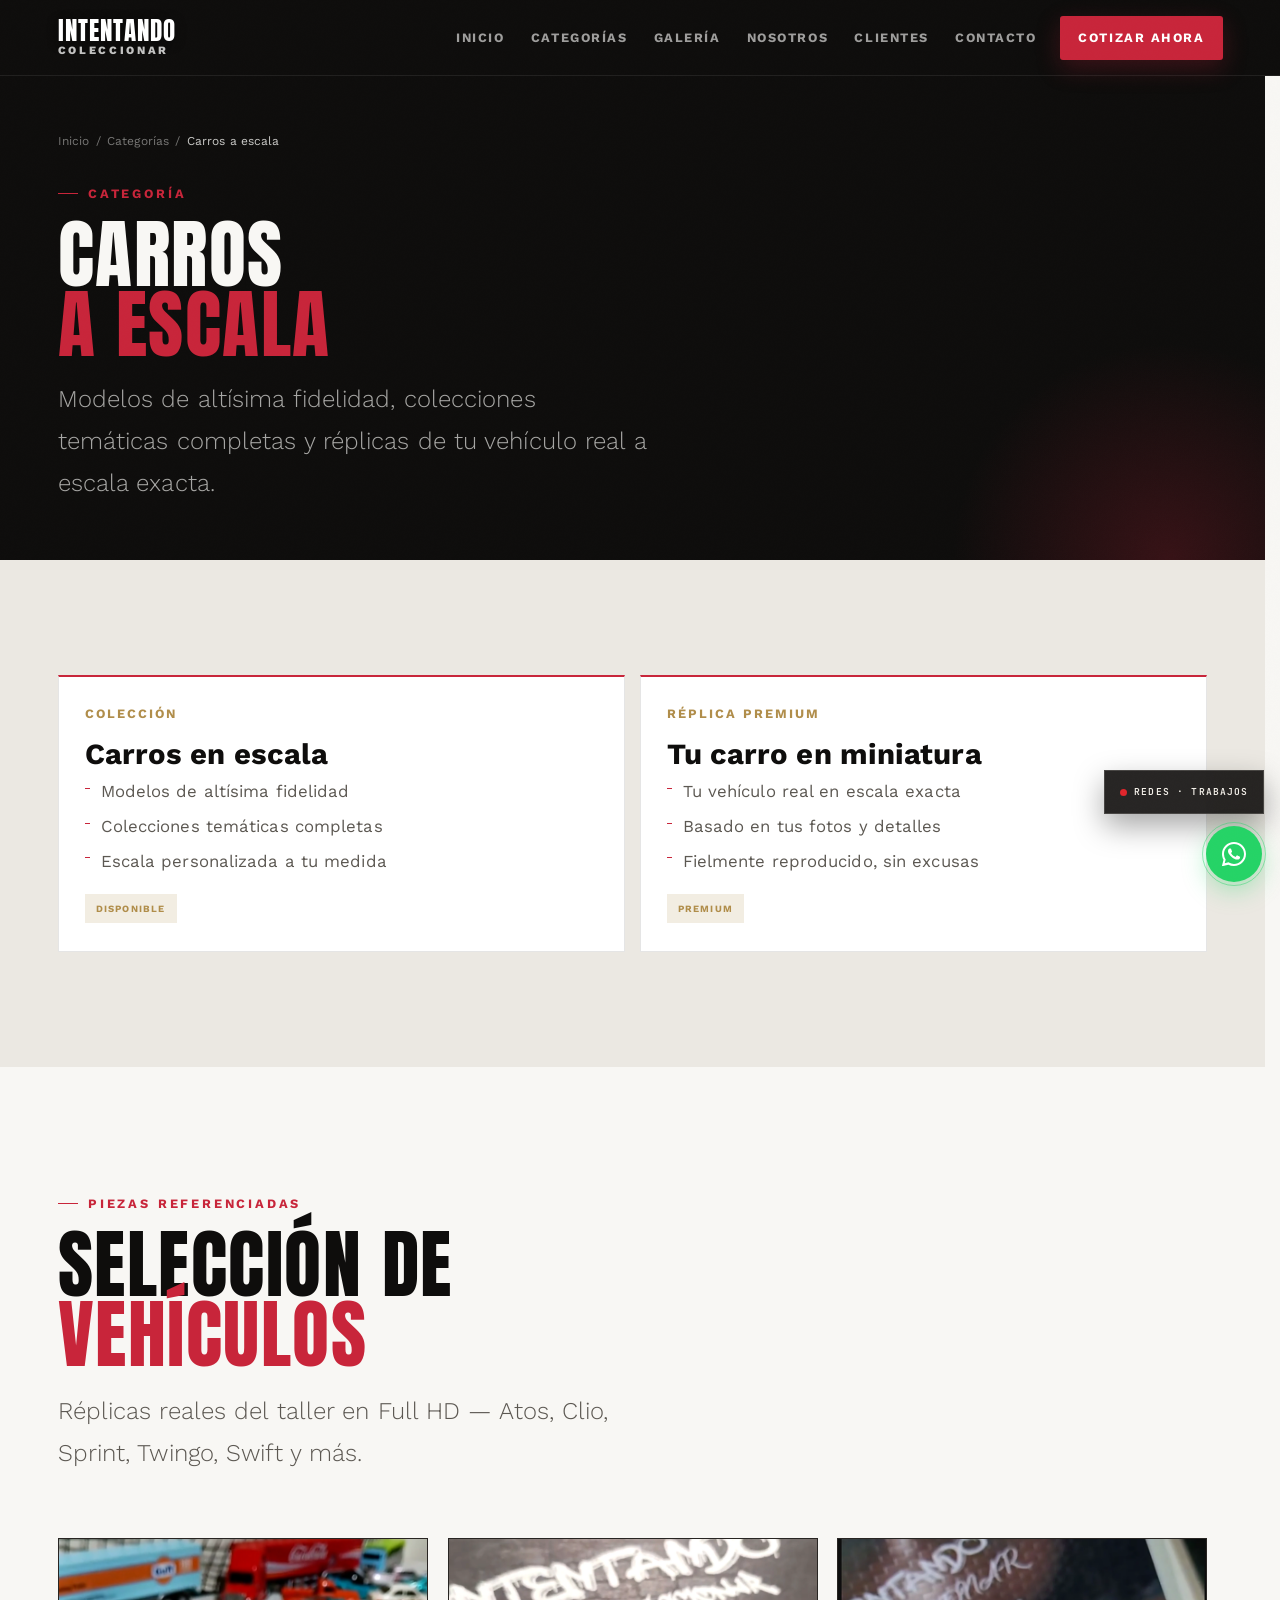
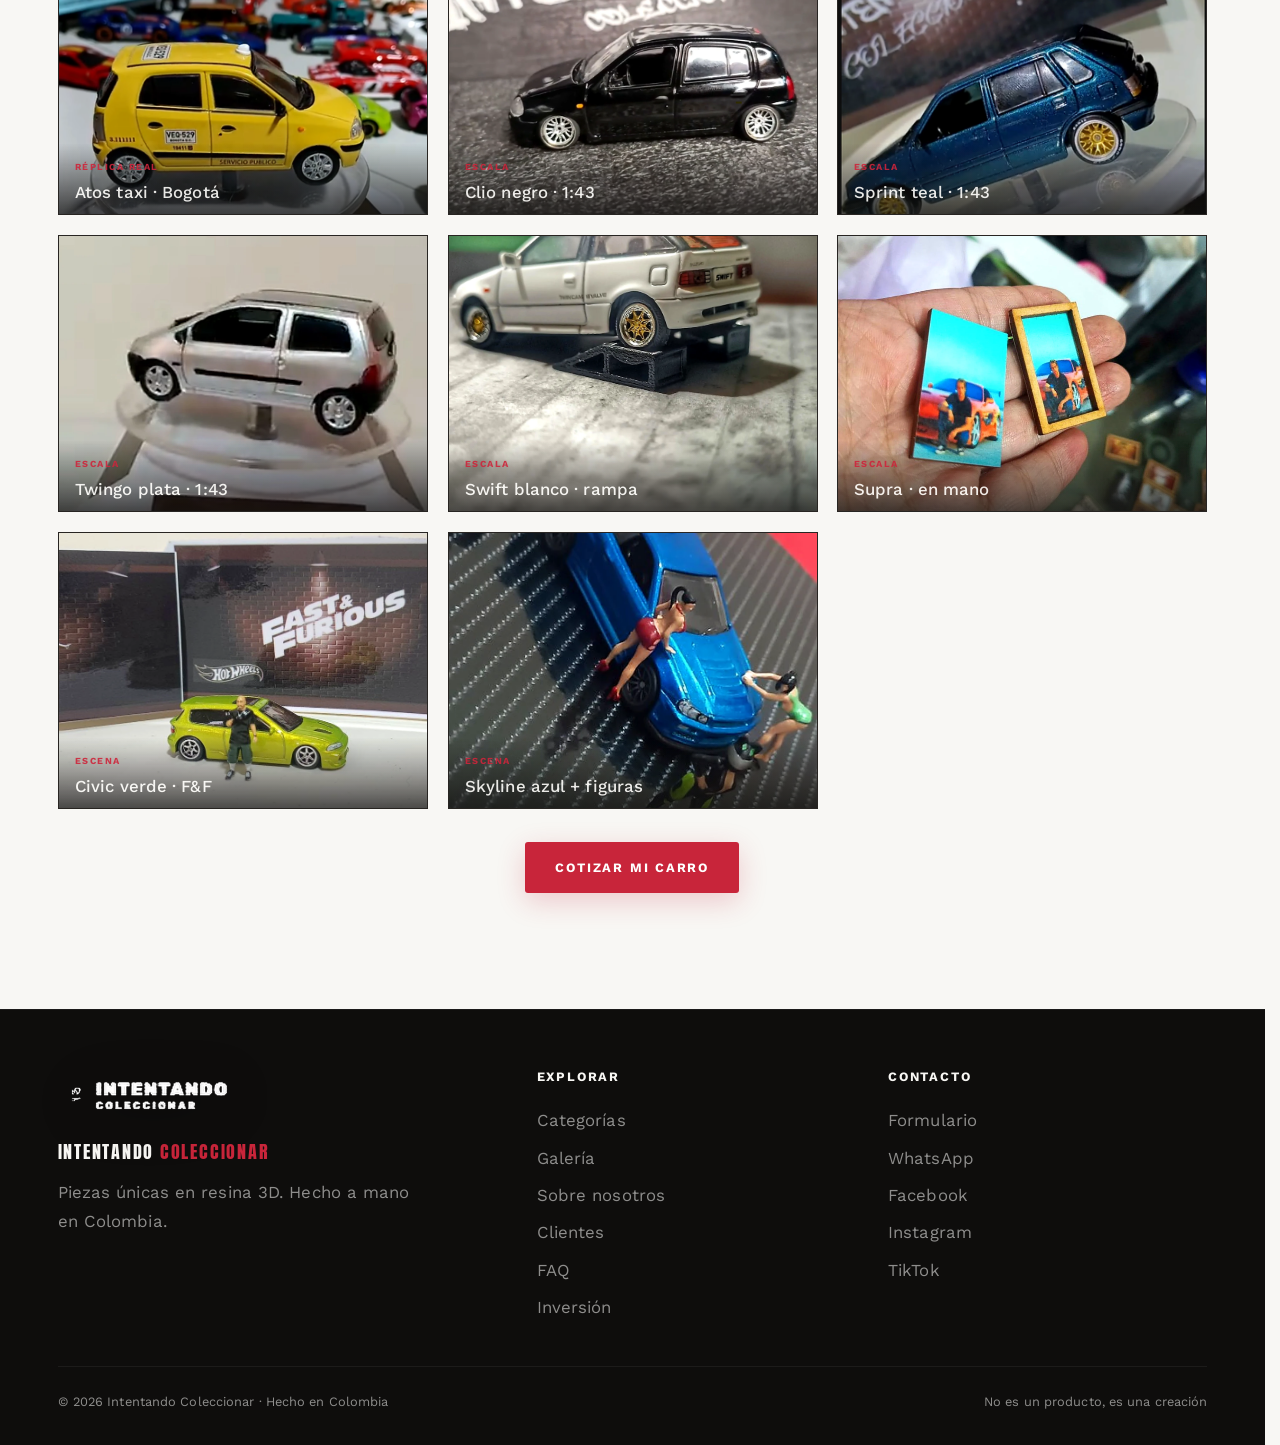
==== carros.html @ 770165a8 "Initial site: multipage Intentando Coleccionar with SEO, FAQ, pricing, and deploy config. Unifies br" ====
﻿<!DOCTYPE html>
<html lang="es">
<head>
  <script>document.documentElement.classList.add("is-booting");</script>
  <meta charset="UTF-8"/>
  <meta name="viewport" content="width=device-width, initial-scale=1.0"/>
  <meta name="description" content="Réplicas de tu vehículo real y carros a escala en resina 3D. Cotización gratuita."/>
  <meta name="theme-color" content="#0a0908"/>
  <link rel="canonical" href="https://intentandocoleccionar.com/carros.html"/>
  <meta property="og:type" content="website"/>
  <meta property="og:url" content="https://intentandocoleccionar.com/carros.html"/>
  <meta property="og:title" content="Carros a escala | Intentando Coleccionar"/>
  <meta property="og:description" content="Réplicas de tu vehículo real y carros a escala en resina 3D. Cotización gratuita."/>
  <meta property="og:image" content="https://intentandocoleccionar.com/assets/img/hero-tag-brick.webp"/>
  <meta property="og:locale" content="es_CO"/>
  <meta property="og:site_name" content="Intentando Coleccionar"/>
  <meta name="twitter:card" content="summary_large_image"/>
  <meta name="twitter:title" content="Carros a escala | Intentando Coleccionar"/>
  <meta name="twitter:description" content="Réplicas de tu vehículo real y carros a escala en resina 3D. Cotización gratuita."/>
  <meta name="twitter:image" content="https://intentandocoleccionar.com/assets/img/hero-tag-brick.webp"/>
  <title>Carros a escala | Intentando Coleccionar</title>
  <link rel="preconnect" href="https://fonts.googleapis.com"/>
  <link rel="preconnect" href="https://fonts.gstatic.com" crossorigin/>
  <link href="https://fonts.googleapis.com/css2?family=Anton&family=JetBrains+Mono:wght@400;500;600&family=Permanent+Marker&family=Work+Sans:ital,wght@0,300;0,400;0,500;0,600;1,400&display=swap" rel="stylesheet"/>
  <link rel="icon" href="assets/logo/svg/favicon.svg" type="image/svg+xml"/>
  <link rel="icon" href="assets/logo/png/favicon-32.png" sizes="32x32" type="image/png"/>
  <link rel="apple-touch-icon" href="assets/logo/png/favicon-180.png"/>
  <link rel="stylesheet" href="css/main.css"/>
<link rel="stylesheet" href="css/premium.css"/>
<link rel="stylesheet" href="css/motion.css?v=4"/>
<link rel="stylesheet" href="css/site-extras.css"/>
  <script type="application/ld+json">
  {
    "@context": "https://schema.org",
    "@type": "LocalBusiness",
    "name": "Intentando Coleccionar",
    "description": "Miniaturas en resina 3D, réplicas personalizadas y escenas cinematográficas hechas a mano en Colombia.",
    "url": "https://intentandocoleccionar.com/",
    "image": "https://intentandocoleccionar.com/assets/img/hero-tag-brick.webp",
    "telephone": "+573115152006",
    "address": {
      "@type": "PostalAddress",
      "addressCountry": "CO"
    },
    "areaServed": "CO",
    "sameAs": [
      "https://www.instagram.com/intentando_coleccionar/",
      "https://www.tiktok.com/@intentandocoleccionar",
      "https://www.facebook.com/intentando.coleccionar",
      "https://wa.me/573115152006"
    ]
  }
  </script>
</head>
<body>
  <a class="skip-link" href="#contenido">Saltar al contenido</a>
  <header class="site-header site-header--solid" data-header>
    <div class="nav-inner" data-nav>
      <a href="index.html" class="brand" aria-label="Intentando Coleccionar — Inicio">
        <span class="brand__lockup">
          <span class="brand__name">Intentando</span>
          <span class="brand__tag">Coleccionar</span>
        </span>
      </a>
      <nav class="nav-desktop" aria-label="Navegación principal">
        <a href="index.html">Inicio</a>
        <a href="categorias.html">Categorías</a>
        <a href="galeria.html">Galería</a>
        <a href="sobre-nosotros.html">Nosotros</a>
        <a href="testimonios.html">Clientes</a>
        <a href="contacto.html">Contacto</a>
        <a class="nav-cta" href="https://wa.me/573115152006?text=Hola%2C%20quiero%20cotizar%20una%20figura%20personalizada" target="_blank" rel="noopener noreferrer">Cotizar ahora</a>
      </nav>
      <button class="nav-toggle" type="button" data-nav-toggle aria-controls="nav-mobile" aria-expanded="false" aria-label="Abrir menú"><span></span><span></span><span></span></button>
    </div>
  </header>
  <div class="nav-mobile" id="nav-mobile" data-nav-mobile data-nav role="dialog" aria-modal="true" aria-label="Menú de navegación">
    <a href="index.html">Inicio</a>
    <a href="categorias.html">Categorías</a>
    <a href="galeria.html">Galería</a>
    <a href="sobre-nosotros.html">Nosotros</a>
    <a href="testimonios.html">Clientes</a>
    <a href="contacto.html">Contacto</a>
    <div class="nav-mobile__quick">
      <a href="carros.html">Carros a escala</a>
      <a href="escenas.html">Rápido y Furioso</a>
      <a href="dioramas.html">Dioramas</a>
    </div>
    <a class="nav-cta-mobile" href="https://wa.me/573115152006?text=Hola%2C%20quiero%20cotizar%20una%20figura%20personalizada" target="_blank" rel="noopener noreferrer">Cotizar mi pieza ↗</a>
  </div>

  <main id="contenido">
    <header class="page-hero">
      <div class="container reveal">
        <nav class="breadcrumb" aria-label="Miga de pan">
          <a href="index.html">Inicio</a><span aria-hidden="true">/</span>
          <a href="categorias.html">Categorías</a><span aria-hidden="true">/</span>
          <span aria-current="page">Carros a escala</span>
        </nav>
        <p class="eyebrow">Categoría</p>
        <h1 class="display">Carros<br/><em>a escala</em></h1>
        <p class="lead">Modelos de altísima fidelidad, colecciones temáticas completas y réplicas de tu vehículo real a escala exacta.</p>
      </div>
    </header>

    <section class="section section--stone">
      <div class="container">
        <div class="svc-grid stagger">
          <article class="svc-card">
            <p class="svc-card__lbl">Colección</p>
            <h2>Carros en escala</h2>
            <ul>
              <li>Modelos de altísima fidelidad</li>
              <li>Colecciones temáticas completas</li>
              <li>Escala personalizada a tu medida</li>
            </ul>
            <span class="svc-badge">Disponible</span>
          </article>
          <article class="svc-card">
            <p class="svc-card__lbl">Réplica Premium</p>
            <h2>Tu carro en miniatura</h2>
            <ul>
              <li>Tu vehículo real en escala exacta</li>
              <li>Basado en tus fotos y detalles</li>
              <li>Fielmente reproducido, sin excusas</li>
            </ul>
            <span class="svc-badge">Premium</span>
          </article>
        </div>
      </div>
    </section>

    <section class="section" aria-labelledby="carros-gal">
      <div class="container">
        <div class="section-head reveal">
          <p class="eyebrow">Piezas referenciadas</p>
          <h2 id="carros-gal" class="display">Selección de<br/><em>vehículos</em></h2>
          <p class="lead">Réplicas reales del taller en Full HD — Atos, Clio, Sprint, Twingo, Swift y más.</p>
        </div>
        <div class="gal-grid stagger">
          <article class="gal-item" tabindex="0" data-gal-item data-cat="carro" data-cap="Atos taxi Bogotá · Réplica a escala" data-alt="Réplica Atos taxi Bogotá a escala" data-file="atos-taxi-bogota.webp" data-src="assets/trabajos/atos-taxi-bogota.webp">
            <img src="assets/trabajos/atos-taxi-bogota.webp" alt="Réplica Atos taxi Bogotá a escala" width="1590" height="1401" loading="lazy" decoding="async" srcset="assets/trabajos/atos-taxi-bogota.webp 1x, assets/trabajos/hd/atos-taxi.webp 2x" sizes="(max-width: 768px) 100vw, 50vw">
            <div class="gal-item__meta"><div class="gal-item__cat">Réplica real</div><div class="gal-item__cap">Atos taxi · Bogotá</div></div>
          </article>
          <article class="gal-item" tabindex="0" data-gal-item data-cat="carro" data-cap="Renault Clio negro · Escala 1:43" data-alt="Renault Clio negro a escala 1:43" data-file="clio-negro-escala.webp" data-src="assets/trabajos/clio-negro-escala.webp">
            <img src="assets/trabajos/clio-negro-escala.webp" alt="Renault Clio negro a escala 1:43" width="1920" height="1454" loading="lazy" decoding="async" srcset="assets/trabajos/clio-negro-escala.webp 1x, assets/trabajos/hd/renault-clio-escala.webp 2x" sizes="(max-width: 768px) 100vw, 50vw">
            <div class="gal-item__meta"><div class="gal-item__cat">Escala</div><div class="gal-item__cap">Clio negro · 1:43</div></div>
          </article>
          <article class="gal-item" tabindex="0" data-gal-item data-cat="carro" data-cap="Chevrolet Sprint teal · Escala 1:43" data-alt="Chevrolet Sprint teal a escala 1:43" data-file="chevrolet-sprint-teal.webp" data-src="assets/trabajos/chevrolet-sprint-teal.webp">
            <img src="assets/trabajos/chevrolet-sprint-teal.webp" alt="Chevrolet Sprint teal a escala 1:43" width="1626" height="1401" loading="lazy" decoding="async" srcset="assets/trabajos/chevrolet-sprint-teal.webp 1x, assets/trabajos/hd/chevrolet-sprint-escala.webp 2x" sizes="(max-width: 768px) 100vw, 50vw">
            <div class="gal-item__meta"><div class="gal-item__cat">Escala</div><div class="gal-item__cap">Sprint teal · 1:43</div></div>
          </article>
          <article class="gal-item" tabindex="0" data-gal-item data-cat="carro" data-cap="Twingo plata · Escala 1:43" data-alt="Renault Twingo plata a escala 1:43" data-file="twingo-plata.webp" data-src="assets/trabajos/twingo-plata.webp">
            <img src="assets/trabajos/twingo-plata.webp" alt="Renault Twingo plata a escala 1:43" width="1164" height="894" loading="lazy" decoding="async" srcset="assets/trabajos/twingo-plata.webp 1x, assets/trabajos/hd/carro-twingo-escala.webp 2x" sizes="(max-width: 768px) 100vw, 50vw">
            <div class="gal-item__meta"><div class="gal-item__cat">Escala</div><div class="gal-item__cap">Twingo plata · 1:43</div></div>
          </article>
          <article class="gal-item" tabindex="0" data-gal-item data-cat="carro" data-cap="Swift blanco · Escena en rampa" data-alt="Swift blanco a escala sobre rampa" data-file="swift-blanco-rampa.webp" data-src="assets/trabajos/swift-blanco-rampa.webp">
            <img src="assets/trabajos/swift-blanco-rampa.webp" alt="Swift blanco a escala sobre rampa" width="1920" height="1920" loading="lazy" decoding="async" srcset="assets/trabajos/swift-blanco-rampa.webp 1x, assets/trabajos/hd/carro-swift.webp 2x" sizes="(max-width: 768px) 100vw, 50vw">
            <div class="gal-item__meta"><div class="gal-item__cat">Escala</div><div class="gal-item__cap">Swift blanco · rampa</div></div>
          </article>
          <article class="gal-item" tabindex="0" data-gal-item data-cat="carro" data-cap="Miniaturas Supra en mano" data-alt="Miniaturas estilo Rápido y Furioso en la mano" data-file="paul-walker-supra-mano.webp" data-src="assets/trabajos/paul-walker-supra-mano.webp">
            <img src="assets/trabajos/paul-walker-supra-mano.webp" alt="Miniaturas estilo Rápido y Furioso en la mano" width="1440" height="1920" loading="lazy" decoding="async"/>
            <div class="gal-item__meta"><div class="gal-item__cat">Escala</div><div class="gal-item__cap">Supra · en mano</div></div>
          </article>
          <article class="gal-item" tabindex="0" data-gal-item data-cat="carro" data-cap="Civic verde estilo Rápido y Furioso" data-alt="Civic verde a escala con figura" data-file="civic-verde-ff.webp" data-src="assets/trabajos/civic-verde-ff.webp">
            <img src="assets/trabajos/civic-verde-ff.webp" alt="Civic verde a escala con figura" width="1920" height="1226" loading="lazy" decoding="async"/>
            <div class="gal-item__meta"><div class="gal-item__cat">Escena</div><div class="gal-item__cap">Civic verde · F&amp;F</div></div>
          </article>
          <article class="gal-item" tabindex="0" data-gal-item data-cat="carro" data-cap="Skyline azul + figuras" data-alt="Nissan Skyline azul a escala con figuras" data-file="skyline-azul-figuras.webp" data-src="assets/trabajos/skyline-azul-figuras.webp">
            <img src="assets/trabajos/skyline-azul-figuras.webp" alt="Nissan Skyline azul a escala con figuras" width="841" height="1920" loading="lazy" decoding="async"/>
            <div class="gal-item__meta"><div class="gal-item__cat">Escena</div><div class="gal-item__cap">Skyline azul + figuras</div></div>
          </article>
        </div>
        <div class="text-center mt-4 reveal">
          <a class="btn btn--primary" href="https://wa.me/573115152006?text=Hola%2C%20quiero%20cotizar%20una%20figura%20personalizada" target="_blank" rel="noopener noreferrer">Cotizar mi carro</a>
        </div>
      </div>
    </section>
  </main>

  <div class="lightbox" data-lightbox aria-hidden="true" role="dialog" aria-modal="true" aria-label="Imagen ampliada">
    <button class="lightbox__close" type="button" data-lb-close aria-label="Cerrar">×</button>
    <button class="lightbox__nav lightbox__nav--prev" type="button" data-lb-prev aria-label="Anterior">‹</button>
    <img data-lb-img src="" alt="" width="1200" height="800" hidden/>
    <div class="img-ph" data-lb-ph hidden style="max-width:min(92vw,40rem);aspect-ratio:16/10"></div>
    <button class="lightbox__nav lightbox__nav--next" type="button" data-lb-next aria-label="Siguiente">›</button>
    <p class="lightbox__cap" data-lb-cap></p>
  </div>

  <footer class="site-footer">
    <div class="container">
      <div class="footer-grid">
        <div>
          <img class="footer-brand-logo" src="assets/img/logo-lettering-only.png" alt="" width="220" height="120" decoding="async"/>
          <div class="footer-brand">Intentando<span>&nbsp;Coleccionar</span></div>
          <p>Piezas únicas en resina 3D. Hecho a mano en Colombia.</p>
        </div>
        <div class="footer-col">
          <h4>Explorar</h4>
          <a href="categorias.html">Categorías</a>
          <a href="galeria.html">Galería</a>
          <a href="sobre-nosotros.html">Sobre nosotros</a>
          <a href="testimonios.html">Clientes</a>
          <a href="sobre-nosotros.html#faq">FAQ</a>
          <a href="sobre-nosotros.html#inversion">Inversión</a>
        </div>
        <div class="footer-col">
          <h4>Contacto</h4>
          <a href="contacto.html">Formulario</a>
          <a href="https://wa.me/573115152006" target="_blank" rel="noopener noreferrer">WhatsApp</a>
          <a href="https://www.facebook.com/intentando.coleccionar" target="_blank" rel="noopener noreferrer">Facebook</a>
          <a href="https://www.instagram.com/intentando_coleccionar/" target="_blank" rel="noopener noreferrer">Instagram</a>
          <a href="https://www.tiktok.com/@intentandocoleccionar" target="_blank" rel="noopener noreferrer">TikTok</a>
        </div>
      </div>
      <div class="footer-bottom">
        <p>© 2026 Intentando Coleccionar · Hecho en Colombia</p>
        <p>No es un producto, es una creación</p>
      </div>
    </div>
  </footer>
  <a class="float-wa" href="https://wa.me/573115152006?text=Hola%2C%20quiero%20cotizar%20una%20figura%20personalizada" target="_blank" rel="noopener noreferrer" aria-label="Contáctanos por WhatsApp"><svg viewBox="0 0 24 24" fill="currentColor" aria-hidden="true"><path d="M17.472 14.382c-.297-.149-1.758-.867-2.03-.967-.273-.099-.471-.148-.67.15-.197.297-.767.966-.94 1.164-.173.199-.347.223-.644.075-.297-.15-1.255-.463-2.39-1.475-.883-.788-1.48-1.761-1.653-2.059-.173-.297-.018-.458.13-.606.134-.133.298-.347.446-.52.149-.174.198-.298.298-.497.099-.198.05-.371-.025-.52-.075-.149-.669-1.612-.916-2.207-.242-.579-.487-.5-.669-.51-.173-.008-.371-.01-.57-.01-.198 0-.52.074-.792.372-.272.297-1.04 1.016-1.04 2.479 0 1.462 1.065 2.875 1.213 3.074.149.198 2.096 3.2 5.077 4.487.709.306 1.262.489 1.694.625.712.227 1.36.195 1.871.118.571-.085 1.758-.719 2.006-1.413.248-.694.248-1.289.173-1.413-.074-.124-.272-.198-.57-.347z"/><path d="M12 0C5.373 0 0 5.373 0 12c0 2.125.557 4.116 1.528 5.837L.057 23.494a.5.5 0 0 0 .614.614l5.652-1.471A11.942 11.942 0 0 0 12 24c6.627 0 12-5.373 12-12S18.627 0 12 0zm0 22a9.956 9.956 0 0 1-5.13-1.417l-.37-.22-3.797.988.999-3.806-.233-.381A9.944 9.944 0 0 1 2 12C2 6.477 6.477 2 12 2s10 4.477 10 10-4.477 10-10 10z"/></svg></a>


  <script src="js/site-config.js" defer></script>
  <script src="js/main.js?v=5" defer></script>
  <script src="js/experience.js?v=5" defer></script>
</body>
</html>
---- css/main.css ----
/* ================================================================
   Intentando Coleccionar — Design System
   Dirección: Atelier de colección (artesanal + cine automotriz)
   Mobile-first · Custom properties · Grid/Flex · Scroll reveal
   ================================================================ */

:root {
  /* Surfaces — atelier premium */
  --ink: #0e0d0c;
  --ink-soft: #1a1816;
  --graphite: #2b2825;
  --paper: #f8f7f4;
  --paper-elevated: #ffffff;
  --stone: #ebe8e2;
  --muted: #5c5852; /* WCAG AA on paper */
  --subtle: #7a756e;

  /* Brand */
  --red: #c8253a;
  --red-deep: #9e1d2e;
  --red-soft: rgba(200, 37, 58, 0.12);
  --brass: #b08d4a;
  --brass-soft: rgba(176, 141, 74, 0.16);
  --glow: rgba(200, 37, 58, 0.28);

  /* Semantic */
  --wa: #25d366;
  --focus: #c8253a;
  --border: rgba(14, 13, 12, 0.1);
  --border-strong: rgba(14, 13, 12, 0.2);

  /* Type */
  --display: "Anton", Impact, sans-serif;
  --heading: "Work Sans", system-ui, sans-serif;
  --body: "Work Sans", system-ui, sans-serif;
  --brand: "Permanent Marker", "Anton", Impact, sans-serif;
  --font-mono: "JetBrains Mono", ui-monospace, monospace;

  /* Fluid type scale (aumentada ~18%) */
  --fs-xs: clamp(0.72rem, 0.68rem + 0.25vw, 0.8rem);
  --fs-sm: clamp(0.95rem, 0.9rem + 0.3vw, 1.05rem);
  --fs-base: clamp(1.1rem, 1.02rem + 0.35vw, 1.22rem);
  --fs-md: clamp(1.28rem, 1.15rem + 0.55vw, 1.5rem);
  --fs-lg: clamp(1.85rem, 1.45rem + 1.4vw, 2.75rem);
  --fs-xl: clamp(2.85rem, 1.85rem + 3.6vw, 5.1rem);
  --fs-hero: clamp(3.2rem, 2rem + 5vw, 7rem);

  /* Layout */
  --nav-h: 4.75rem;
  --pad-x: clamp(1.35rem, 4.5vw, 4rem);
  --max: 74rem;
  --radius: 3px;
  --ease: cubic-bezier(0.22, 1, 0.36, 1);
  --ease-out: cubic-bezier(0.16, 1, 0.3, 1);
  --shadow-sm: 0 2px 8px rgba(14, 13, 12, 0.06);
  --shadow-md: 0 18px 50px rgba(14, 13, 12, 0.12);
  --shadow-glow: 0 16px 48px var(--glow);
  --glass: rgba(14, 13, 12, 0.72);
  --glass-border: rgba(247, 247, 245, 0.1);
}

/* Reduced motion */
@media (prefers-reduced-motion: reduce) {
  *,
  *::before,
  *::after {
    animation-duration: 0.01ms !important;
    animation-iteration-count: 1 !important;
    transition-duration: 0.01ms !important;
    scroll-behavior: auto !important;
  }
}

*,
*::before,
*::after {
  box-sizing: border-box;
  margin: 0;
  padding: 0;
}

html {
  scroll-behavior: smooth;
  -webkit-text-size-adjust: 100%;
}

body {
  font-family: var(--body);
  font-size: var(--fs-base);
  font-weight: 400;
  line-height: 1.65;
  color: var(--ink);
  background: var(--paper);
  -webkit-font-smoothing: antialiased;
  overflow-x: hidden;
}

body.nav-open {
  overflow: hidden;
}

img {
  display: block;
  max-width: 100%;
  height: auto;
}

a {
  color: inherit;
  text-decoration: none;
}

ul {
  list-style: none;
}

button {
  font: inherit;
  cursor: pointer;
  border: none;
  background: none;
  color: inherit;
}

:focus-visible {
  outline: 2px solid var(--focus);
  outline-offset: 3px;
}

::selection {
  background: var(--red);
  color: #fff;
}

.skip-link {
  position: absolute;
  left: var(--pad-x);
  top: -100%;
  z-index: 9999;
  background: var(--red);
  color: #fff;
  padding: 0.75rem 1.25rem;
  font-family: var(--heading);
  font-size: var(--fs-xs);
  font-weight: 700;
  letter-spacing: 0.08em;
  text-transform: uppercase;
}

.skip-link:focus {
  top: 0.75rem;
}

.container {
  width: min(100% - 2 * var(--pad-x), var(--max));
  margin-inline: auto;
}

.section {
  padding-block: clamp(4rem, 8vw, 7.5rem);
}

.section--ink {
  background: var(--ink);
  color: var(--paper);
}

.section--stone {
  background: var(--stone);
}

.section--elevated {
  background: var(--paper-elevated);
}

/* Typographic utilities */
.eyebrow {
  display: inline-flex;
  align-items: center;
  gap: 0.65rem;
  font-family: var(--heading);
  font-size: var(--fs-xs);
  font-weight: 700;
  letter-spacing: 0.22em;
  text-transform: uppercase;
  color: var(--red);
}

.eyebrow::before {
  content: "";
  width: 1.25rem;
  height: 1px;
  background: currentColor;
  flex-shrink: 0;
}

.display {
  font-family: var(--display);
  font-size: var(--fs-xl);
  font-weight: 400;
  line-height: 0.92;
  letter-spacing: 0.02em;
  text-transform: uppercase;
}

.display em {
  font-style: normal;
  color: var(--red);
}

.lead {
  font-size: var(--fs-md);
  font-weight: 300;
  color: var(--muted);
  line-height: 1.75;
  max-width: 36rem;
}

.section-head {
  margin-bottom: clamp(2.5rem, 5vw, 4rem);
  max-width: 40rem;
}

.section-head--center {
  text-align: center;
  margin-inline: auto;
  display: flex;
  flex-direction: column;
  align-items: center;
}

.section-head--center .lead {
  margin-inline: auto;
}

.section-head .display {
  margin-top: 1rem;
}

.section-head .lead {
  margin-top: 1.25rem;
}

/* Buttons */
.btn {
  display: inline-flex;
  align-items: center;
  justify-content: center;
  gap: 0.65rem;
  min-height: 2.875rem;
  padding: 0.85rem 1.75rem;
  font-family: var(--heading);
  font-size: var(--fs-xs);
  font-weight: 700;
  letter-spacing: 0.14em;
  text-transform: uppercase;
  border-radius: var(--radius);
  transition:
    transform 0.35s var(--ease),
    background 0.25s,
    color 0.25s,
    border-color 0.25s,
    box-shadow 0.35s var(--ease);
}

.btn:hover {
  transform: translateY(-2px);
}

.btn:active {
  transform: translateY(0);
}

.btn--primary {
  background: var(--red);
  color: #fff;
}

.btn--primary:hover {
  background: var(--red-deep);
  box-shadow: 0 10px 28px rgba(200, 37, 58, 0.28);
}

.btn--ghost {
  border: 1px solid var(--border-strong);
  background: transparent;
  color: var(--ink);
}

.btn--ghost:hover {
  border-color: var(--ink);
}

.btn--ghost-light {
  border: 1px solid rgba(247, 247, 245, 0.28);
  color: var(--paper);
}

.btn--ghost-light:hover {
  border-color: rgba(247, 247, 245, 0.7);
  background: rgba(247, 247, 245, 0.06);
}

.btn--wa {
  background: var(--wa);
  color: #fff;
}

.btn--wa:hover {
  background: #1ebe5a;
  box-shadow: 0 10px 28px rgba(37, 211, 102, 0.3);
}

.btn--full {
  width: 100%;
}

/* ===== NAV ===== */
.site-header {
  position: fixed;
  inset: 0 0 auto;
  z-index: 1000;
  height: var(--nav-h);
  display: flex;
  align-items: center;
  transition:
    background 0.4s var(--ease),
    border-color 0.4s,
    backdrop-filter 0.4s;
  border-bottom: 1px solid transparent;
}

.site-header.is-stuck {
  background: var(--glass);
  backdrop-filter: blur(22px) saturate(1.35);
  -webkit-backdrop-filter: blur(22px) saturate(1.35);
  border-bottom-color: var(--glass-border);
  box-shadow: 0 10px 40px rgba(0, 0, 0, 0.28);
}

.site-header--light:not(.is-stuck) {
  background: transparent;
}

.site-header--solid {
  background: var(--ink);
  border-bottom-color: rgba(247, 247, 245, 0.08);
}

.nav-inner {
  width: min(100% - 2 * var(--pad-x), var(--max));
  margin-inline: auto;
  display: flex;
  align-items: center;
  justify-content: space-between;
  gap: 1rem;
}

.brand {
  display: inline-flex;
  align-items: center;
  gap: 0.7rem;
  color: var(--paper);
  flex-shrink: 0;
  z-index: 1001;
  max-width: min(72vw, 22rem);
  transition: transform 0.4s var(--ease), filter 0.35s ease;
}

.brand:hover {
  transform: translateY(-1px);
  filter: brightness(1.08);
}

.brand__mark-wrap {
  position: relative;
  display: grid;
  place-items: center;
  width: clamp(2.75rem, 8vw, 3.4rem);
  height: clamp(2.75rem, 8vw, 3.4rem);
  flex-shrink: 0;
  border-radius: 0.65rem;
  overflow: hidden;
  background:
    radial-gradient(circle at 30% 30%, rgba(200, 37, 58, 0.35), transparent 55%),
    linear-gradient(145deg, #2a2724, #121110);
  border: 1px solid rgba(247, 247, 245, 0.14);
  box-shadow:
    0 0 0 1px rgba(200, 37, 58, 0.15),
    0 8px 22px rgba(0, 0, 0, 0.35);
}

.brand__mark-wrap::after {
  content: "";
  position: absolute;
  inset: 0;
  background: linear-gradient(120deg, transparent 30%, rgba(255, 255, 255, 0.2), transparent 70%);
  transform: translateX(-120%);
  transition: transform 0.8s var(--ease);
}

.brand:hover .brand__mark-wrap::after {
  transform: translateX(120%);
}

.brand__mark {
  width: 90%;
  height: 90%;
  object-fit: contain;
  object-position: center;
  display: block;
  filter: drop-shadow(0 2px 4px rgba(0, 0, 0, 0.4));
  transition: transform 0.5s var(--ease);
}

.brand:hover .brand__mark {
  transform: rotate(-3deg) scale(1.06);
}

.brand__lockup {
  display: flex;
  flex-direction: column;
  gap: 0.05rem;
  min-width: 0;
  line-height: 1;
}

.brand__name,
.brand__tag {
  font-family: var(--brand);
  text-transform: uppercase;
  white-space: nowrap;
}

.brand__name {
  font-size: clamp(1.05rem, 2.6vw, 1.35rem);
  letter-spacing: 0.04em;
  color: var(--paper);
  text-shadow: 0 2px 12px rgba(0, 0, 0, 0.35);
}

.brand__tag {
  font-size: clamp(0.62rem, 1.6vw, 0.78rem);
  letter-spacing: 0.18em;
  color: var(--red);
  opacity: 0.95;
}

.brand__mark-wrap,
.brand__mark,
.brand__logo,
.brand__icon,
.brand__dot {
  display: none !important;
}

.brand__lockup {
  display: flex;
  flex-direction: column;
  gap: 0.08rem;
  min-width: 0;
  line-height: 1;
}

.brand__name {
  font-family: var(--display), Impact, sans-serif;
  font-size: clamp(1.2rem, 2.8vw, 1.55rem);
  letter-spacing: 0.04em;
  text-transform: uppercase;
  color: #fff;
  text-shadow: 0 2px 12px rgba(0, 0, 0, 0.35);
}

.brand__tag {
  font-family: var(--heading), system-ui, sans-serif;
  font-weight: 800;
  font-size: clamp(0.58rem, 1.5vw, 0.7rem);
  letter-spacing: 0.24em;
  text-transform: uppercase;
  color: rgba(247, 247, 245, 0.82);
}

.nav-desktop {
  display: none;
  align-items: center;
  gap: 0.25rem;
}

.nav-desktop a {
  font-family: var(--heading);
  font-size: var(--fs-xs);
  font-weight: 700;
  letter-spacing: 0.12em;
  text-transform: uppercase;
  color: rgba(247, 247, 245, 0.62);
  padding: 0.55rem 0.7rem;
  transition: color 0.25s;
  position: relative;
}

.nav-desktop a:hover,
.nav-desktop a[aria-current="page"] {
  color: var(--paper);
}

.nav-desktop a[aria-current="page"]::after {
  content: "";
  position: absolute;
  left: 0.7rem;
  right: 0.7rem;
  bottom: 0.2rem;
  height: 1px;
  background: var(--red);
}

.nav-cta {
  margin-left: 0.5rem !important;
  background: var(--red) !important;
  color: #fff !important;
  padding: 0.65rem 1.15rem !important;
  border-radius: var(--radius);
}

.nav-cta:hover {
  background: var(--red-deep) !important;
}

.nav-cta::after {
  display: none !important;
}

.nav-toggle {
  width: 2.75rem;
  height: 2.75rem;
  display: inline-flex;
  flex-direction: column;
  align-items: center;
  justify-content: center;
  gap: 5px;
  z-index: 1001;
  color: var(--paper);
}

.nav-toggle span {
  display: block;
  width: 1.35rem;
  height: 1.5px;
  background: currentColor;
  transition:
    transform 0.35s var(--ease),
    opacity 0.25s;
}

.nav-toggle[aria-expanded="true"] span:nth-child(1) {
  transform: translateY(6.5px) rotate(45deg);
}

.nav-toggle[aria-expanded="true"] span:nth-child(2) {
  opacity: 0;
  transform: scaleX(0);
}

.nav-toggle[aria-expanded="true"] span:nth-child(3) {
  transform: translateY(-6.5px) rotate(-45deg);
}

.nav-mobile {
  position: fixed;
  inset: 0;
  z-index: 1000;
  background: rgba(18, 17, 16, 0.98);
  display: flex;
  flex-direction: column;
  justify-content: center;
  padding: var(--pad-x);
  transform: translateX(100%);
  visibility: hidden;
  transition:
    transform 0.45s var(--ease),
    visibility 0.45s;
}

.nav-mobile.is-open {
  transform: translateX(0);
  visibility: visible;
}

.nav-mobile a {
  font-family: var(--display);
  font-size: clamp(1.8rem, 7vw, 2.6rem);
  letter-spacing: 0.06em;
  text-transform: uppercase;
  color: rgba(247, 247, 245, 0.45);
  padding: 0.85rem 0;
  border-bottom: 1px solid rgba(247, 247, 245, 0.06);
  transition: color 0.25s, padding-left 0.35s var(--ease);
}

.nav-mobile a:hover,
.nav-mobile a[aria-current="page"] {
  color: var(--paper);
  padding-left: 0.75rem;
}

.nav-mobile .nav-cta-mobile {
  margin-top: 1.5rem;
  font-size: clamp(1.1rem, 4vw, 1.4rem);
  color: var(--red) !important;
  border: 1px solid rgba(200, 37, 58, 0.35);
  background: var(--red-soft);
  padding: 1rem 1.25rem !important;
  text-align: center;
}

.nav-mobile__quick {
  display: flex;
  flex-wrap: wrap;
  gap: 0.5rem;
  margin-top: 2rem;
}

.nav-mobile__quick a {
  font-family: var(--heading);
  font-size: var(--fs-xs);
  border: 1px solid rgba(247, 247, 245, 0.12);
  padding: 0.55rem 0.85rem !important;
  color: rgba(247, 247, 245, 0.7) !important;
}

@media (min-width: 960px) {
  .nav-desktop {
    display: flex;
  }

  .nav-toggle {
    display: none;
  }
}

/* ===== HERO ===== */
.hero {
  position: relative;
  min-height: 100svh;
  display: flex;
  flex-direction: column;
  justify-content: flex-end;
  background: var(--ink);
  color: var(--paper);
  overflow: hidden;
  padding-top: var(--nav-h);
}

.hero__media {
  position: absolute;
  inset: 0;
}

.hero__media picture,
.hero__media img,
.hero__media .hero__bg,
.hero__media .img-ph {
  width: 100%;
  height: 100%;
  display: block;
}

.hero__bg {
  object-fit: cover;
  object-position: center;
  transform: scale(1.06);
  filter: saturate(0.85) contrast(1.05) brightness(0.75);
}

.hero__scrim {
  position: absolute;
  inset: 0;
  pointer-events: none;
  background:
    linear-gradient(
      100deg,
      rgba(8, 7, 7, 0.88) 0%,
      rgba(8, 7, 7, 0.7) 42%,
      rgba(8, 7, 7, 0.45) 100%
    ),
    linear-gradient(to top, rgba(8, 7, 7, 0.9) 0%, rgba(8, 7, 7, 0.35) 40%, transparent 68%);
}

/* Wordmark blanco estilo logo (solo letra) */
.hero__wordmark {
  position: absolute;
  z-index: 1;
  inset: auto 0 14% 0;
  display: grid;
  place-items: center;
  pointer-events: none;
  padding-inline: var(--pad-x);
}

.hero__wordmark-img {
  display: block;
  width: min(88vw, 36rem);
  height: auto;
  object-fit: contain;
  opacity: 0.95;
  filter: drop-shadow(0 14px 36px rgba(0, 0, 0, 0.55));
}

.hero__wordmark-text {
  /* Accesible / fallback si la imagen no carga */
  position: absolute;
  width: 1px;
  height: 1px;
  overflow: hidden;
  clip: rect(0, 0, 0, 0);
}

.hero__wm-top {
  font-family: var(--display), Impact, sans-serif;
  font-size: clamp(2.8rem, 12vw, 7.5rem);
  letter-spacing: 0.02em;
  color: #fff;
}

.hero__wm-bot {
  font-family: var(--heading), system-ui, sans-serif;
  font-weight: 800;
  font-size: clamp(0.95rem, 3.8vw, 2rem);
  letter-spacing: 0.28em;
  color: #fff;
}

.hero__content {
  position: relative;
  z-index: 2;
  width: min(100% - 2 * var(--pad-x), var(--max));
  margin: 0 auto;
  padding-bottom: clamp(3.5rem, 8vw, 5.5rem);
  max-width: 40rem;
}

@media (min-width: 768px) {
  .hero__bg {
    object-position: center;
    transform: scale(1.04);
    filter: saturate(0.9) contrast(1.06) brightness(0.8);
  }

  .hero__scrim {
    background:
      linear-gradient(
        105deg,
        rgba(8, 7, 7, 0.9) 0%,
        rgba(8, 7, 7, 0.68) 40%,
        rgba(8, 7, 7, 0.35) 70%,
        rgba(8, 7, 7, 0.4) 100%
      ),
      linear-gradient(to top, rgba(8, 7, 7, 0.82) 0%, transparent 50%);
  }

  .hero__wordmark {
    inset: auto 3% 12% auto;
    left: auto;
    width: min(46vw, 32rem);
    place-items: end;
  }

  .hero__wordmark-img {
    width: 100%;
  }

  .hero__content {
    margin-right: auto;
    margin-left: var(--pad-x);
    width: min(100% - 2 * var(--pad-x), 38rem);
  }
}

@media (min-width: 1100px) {
  .hero__wordmark {
    width: min(42vw, 36rem);
    bottom: 15%;
    right: 4%;
  }
}

@media (max-width: 559px) {
  .hero__bg {
    object-position: center;
    transform: scale(1.12);
    filter: brightness(0.65) contrast(1.08);
  }

  .hero__scrim {
    background:
      linear-gradient(
        180deg,
        rgba(8, 7, 7, 0.5) 0%,
        rgba(8, 7, 7, 0.35) 30%,
        rgba(8, 7, 7, 0.78) 62%,
        rgba(8, 7, 7, 0.94) 100%
      );
  }

  .hero {
    display: flex;
    flex-direction: column;
    justify-content: flex-start;
    padding-top: calc(var(--nav-h) + 0.35rem);
  }

  .hero__wordmark {
    position: relative;
    inset: auto;
    z-index: 2;
    width: 100%;
    padding: 0.85rem var(--pad-x) 0.25rem;
    place-items: center;
  }

  .hero__wordmark-img {
    width: min(92vw, 22rem);
  }

  .hero__content {
    padding-bottom: 4.5rem;
    margin-top: auto;
  }
}

.hero__grain {
  position: absolute;
  inset: 0;
  opacity: 0.35;
  pointer-events: none;
  background-image: url("data:image/svg+xml,%3Csvg xmlns='http://www.w3.org/2000/svg' width='160' height='160'%3E%3Cfilter id='n'%3E%3CfeTurbulence type='fractalNoise' baseFrequency='0.9' numOctaves='3' stitchTiles='stitch'/%3E%3C/filter%3E%3Crect width='160' height='160' filter='url(%23n)' opacity='0.05'/%3E%3C/svg%3E");
  mix-blend-mode: overlay;
}

.hero__badge {
  display: inline-flex;
  align-items: center;
  gap: 0.5rem;
  font-family: var(--heading);
  font-size: var(--fs-xs);
  font-weight: 700;
  letter-spacing: 0.14em;
  text-transform: uppercase;
  color: rgba(247, 247, 245, 0.7);
  margin-bottom: 1.5rem;
}

.hero h1 {
  font-family: var(--display);
  font-size: var(--fs-hero);
  line-height: 0.9;
  letter-spacing: 0.02em;
  text-transform: uppercase;
  margin-bottom: 1.25rem;
}

.hero h1 .accent {
  color: var(--red);
}

.hero h1 .hollow {
  -webkit-text-stroke: 1px rgba(247, 247, 245, 0.28);
  color: transparent;
}

.hero__tagline {
  font-size: var(--fs-md);
  font-weight: 500;
  color: rgba(247, 247, 245, 0.88);
  margin-bottom: 0.85rem;
}

.hero__copy {
  font-weight: 300;
  color: rgba(247, 247, 245, 0.68);
  line-height: 1.75;
  margin-bottom: 2rem;
  max-width: 32rem;
}

.hero__actions {
  display: flex;
  flex-direction: column;
  gap: 0.75rem;
}

@media (min-width: 560px) {
  .hero__actions {
    flex-direction: row;
    flex-wrap: wrap;
  }

  .hero__actions .btn {
    width: auto;
  }
}

.hero__scroll {
  position: absolute;
  bottom: 1.5rem;
  right: var(--pad-x);
  z-index: 2;
  display: none;
  flex-direction: column;
  align-items: center;
  gap: 0.5rem;
  font-family: var(--heading);
  font-size: 0.55rem;
  letter-spacing: 0.2em;
  text-transform: uppercase;
  color: rgba(247, 247, 245, 0.4);
}

.hero__scroll-line {
  width: 1px;
  height: 2.5rem;
  background: linear-gradient(to bottom, var(--red), transparent);
  animation: scroll-pulse 2s ease-in-out infinite;
}

@keyframes scroll-pulse {
  0%,
  100% {
    opacity: 0.35;
    transform: scaleY(0.85);
  }
  50% {
    opacity: 1;
    transform: scaleY(1);
  }
}

@media (min-width: 768px) {
  .hero__scroll {
    display: flex;
  }
}

/* Marquee */
.marquee {
  background: var(--ink-soft);
  color: var(--paper);
  overflow: hidden;
  border-block: 1px solid rgba(247, 247, 245, 0.06);
  padding-block: 0.9rem;
}

.marquee__track {
  display: flex;
  gap: 2.5rem;
  width: max-content;
  animation: marquee 42s linear infinite;
}

.marquee__item {
  display: inline-flex;
  align-items: center;
  gap: 0.65rem;
  font-family: var(--heading);
  font-size: var(--fs-xs);
  font-weight: 600;
  letter-spacing: 0.14em;
  text-transform: uppercase;
  white-space: nowrap;
  color: rgba(247, 247, 245, 0.55);
}

.marquee__item strong {
  color: var(--paper);
  font-weight: 700;
}

.marquee__dot {
  width: 4px;
  height: 4px;
  border-radius: 50%;
  background: var(--red);
  flex-shrink: 0;
}

@keyframes marquee {
  to {
    transform: translateX(-50%);
  }
}

/* Category cards / product cards */
.cat-grid {
  display: grid;
  gap: 1.25rem;
}

@media (min-width: 640px) {
  .cat-grid {
    grid-template-columns: repeat(2, 1fr);
  }
}

@media (min-width: 960px) {
  .cat-grid {
    grid-template-columns: repeat(3, 1fr);
    gap: 1.5rem;
  }
}

.cat-card {
  position: relative;
  display: flex;
  flex-direction: column;
  background: var(--paper-elevated);
  border: 1px solid var(--border);
  overflow: hidden;
  transition:
    transform 0.4s var(--ease),
    box-shadow 0.4s var(--ease),
    border-color 0.3s;
}

.cat-card:hover {
  transform: translateY(-4px);
  box-shadow: var(--shadow-md);
  border-color: rgba(200, 37, 58, 0.25);
}

.cat-card__media {
  aspect-ratio: 4 / 3;
  overflow: hidden;
  background: var(--graphite);
  position: relative;
}

.cat-card__media img,
.cat-card__media .img-ph {
  width: 100%;
  height: 100%;
  object-fit: cover;
  transition: transform 0.7s var(--ease);
}

.cat-card:hover .cat-card__media img,
.cat-card:hover .cat-card__media .img-ph {
  transform: scale(1.05);
}

.cat-card__body {
  padding: 1.35rem 1.35rem 1.5rem;
  display: flex;
  flex-direction: column;
  gap: 0.55rem;
  flex: 1;
}

.cat-card__label {
  font-family: var(--heading);
  font-size: var(--fs-xs);
  font-weight: 700;
  letter-spacing: 0.16em;
  text-transform: uppercase;
  color: var(--brass);
}

.cat-card h3 {
  font-family: var(--heading);
  font-size: 1.15rem;
  font-weight: 700;
  letter-spacing: -0.01em;
}

.cat-card p {
  font-size: var(--fs-sm);
  color: var(--muted);
  line-height: 1.65;
  flex: 1;
}

.cat-card__link {
  margin-top: 0.75rem;
  font-family: var(--heading);
  font-size: var(--fs-xs);
  font-weight: 700;
  letter-spacing: 0.14em;
  text-transform: uppercase;
  color: var(--red);
  display: inline-flex;
  align-items: center;
  gap: 0.4rem;
}

.cat-card__link::after {
  content: "→";
  transition: transform 0.3s var(--ease);
}

.cat-card:hover .cat-card__link::after {
  transform: translateX(4px);
}

/* Service / feature list cards */
.svc-grid {
  display: grid;
  gap: 1rem;
}

@media (min-width: 720px) {
  .svc-grid {
    grid-template-columns: repeat(2, 1fr);
  }
}

.svc-card {
  padding: 1.75rem 1.5rem;
  background: var(--paper-elevated);
  border: 1px solid var(--border);
  border-top: 2px solid var(--red);
  transition: border-color 0.3s, transform 0.35s var(--ease);
}

.svc-card:hover {
  transform: translateY(-3px);
  border-color: rgba(200, 37, 58, 0.2);
  border-top-color: var(--red);
}

.svc-card__num {
  font-family: var(--display);
  font-size: 1.6rem;
  color: var(--stone);
  letter-spacing: 0.04em;
  margin-bottom: 0.75rem;
}

.svc-card__lbl {
  font-family: var(--heading);
  font-size: var(--fs-xs);
  font-weight: 700;
  letter-spacing: 0.16em;
  text-transform: uppercase;
  color: var(--brass);
  margin-bottom: 0.35rem;
}

.svc-card h3 {
  font-family: var(--heading);
  font-size: 1.2rem;
  font-weight: 700;
  margin-bottom: 0.85rem;
}

.svc-card ul {
  display: grid;
  gap: 0.45rem;
}

.svc-card li {
  font-size: var(--fs-sm);
  color: var(--muted);
  padding-left: 1rem;
  position: relative;
}

.svc-card li::before {
  content: "";
  position: absolute;
  left: 0;
  top: 0.55em;
  width: 5px;
  height: 1px;
  background: var(--red);
}

.svc-badge {
  display: inline-block;
  margin-top: 1.15rem;
  font-family: var(--heading);
  font-size: 0.6rem;
  font-weight: 700;
  letter-spacing: 0.12em;
  text-transform: uppercase;
  padding: 0.4rem 0.7rem;
  background: var(--brass-soft);
  color: var(--brass);
}

.svc-badge--hot {
  background: var(--red-soft);
  color: var(--red);
}

/* Split feature (escenas) */
.split {
  display: grid;
  gap: 2.5rem;
  align-items: center;
}

@media (min-width: 900px) {
  .split {
    grid-template-columns: 1.05fr 0.95fr;
    gap: 3.5rem;
  }
}

.split__media {
  position: relative;
  aspect-ratio: 4 / 5;
  background: var(--graphite);
  overflow: hidden;
}

@media (min-width: 900px) {
  .split__media {
    aspect-ratio: 3 / 4;
  }
}

.split__media img,
.split__media .img-ph {
  width: 100%;
  height: 100%;
  object-fit: cover;
}

.split__badge {
  position: absolute;
  top: 1rem;
  left: 1rem;
  z-index: 2;
  display: inline-flex;
  align-items: center;
  gap: 0.4rem;
  background: rgba(18, 17, 16, 0.85);
  color: var(--paper);
  font-family: var(--heading);
  font-size: var(--fs-xs);
  font-weight: 700;
  letter-spacing: 0.12em;
  text-transform: uppercase;
  padding: 0.5rem 0.8rem;
}

.split__caption {
  position: absolute;
  inset: auto 0 0;
  padding: 1.25rem;
  background: linear-gradient(to top, rgba(18, 17, 16, 0.92), transparent);
  color: var(--paper);
}

.split__caption strong {
  display: block;
  font-family: var(--heading);
  font-size: 1.05rem;
  margin-bottom: 0.25rem;
}

.split__caption span {
  font-size: var(--fs-sm);
  color: rgba(247, 247, 245, 0.65);
}

.split__list {
  display: grid;
  gap: 1.25rem;
  margin: 2rem 0;
}

.split__item h4 {
  font-family: var(--heading);
  font-size: 1rem;
  font-weight: 700;
  margin-bottom: 0.35rem;
}

.split__item p {
  font-size: var(--fs-sm);
  color: var(--muted);
  line-height: 1.65;
}

/* Process steps */
.steps {
  display: grid;
  gap: 0;
  counter-reset: step;
}

.step {
  display: grid;
  grid-template-columns: 3.5rem 1fr;
  gap: 1rem;
  padding: 1.5rem 0;
  border-bottom: 1px solid var(--border);
}

.step__num {
  font-family: var(--display);
  font-size: 1.5rem;
  color: var(--red);
  letter-spacing: 0.04em;
  line-height: 1;
}

.step h3 {
  font-family: var(--heading);
  font-size: 1.05rem;
  font-weight: 700;
  margin-bottom: 0.4rem;
}

.step p {
  font-size: var(--fs-sm);
  color: var(--muted);
}

.note-box {
  margin-top: 2rem;
  padding: 1.25rem 1.35rem;
  border-left: 2px solid var(--brass);
  background: var(--brass-soft);
  font-size: var(--fs-sm);
  color: var(--ink-soft);
  line-height: 1.7;
}

/* Gallery */
.filters {
  display: flex;
  flex-wrap: wrap;
  gap: 0.5rem;
  margin-top: 1.75rem;
}

.filter-btn {
  min-height: 2.5rem;
  padding: 0.5rem 1rem;
  font-family: var(--heading);
  font-size: var(--fs-xs);
  font-weight: 700;
  letter-spacing: 0.12em;
  text-transform: uppercase;
  border: 1px solid var(--border-strong);
  border-radius: var(--radius);
  color: var(--muted);
  transition: background 0.25s, color 0.25s, border-color 0.25s;
}

.filter-btn:hover {
  border-color: var(--ink);
  color: var(--ink);
}

.filter-btn.is-active {
  background: var(--ink);
  border-color: var(--ink);
  color: var(--paper);
}

.gal-grid {
  display: grid;
  gap: 1rem;
  grid-template-columns: 1fr;
}

@media (min-width: 560px) {
  .gal-grid {
    grid-template-columns: repeat(2, 1fr);
  }
}

@media (min-width: 960px) {
  .gal-grid {
    grid-template-columns: repeat(3, 1fr);
    gap: 1.25rem;
  }
}

.gal-item {
  position: relative;
  overflow: hidden;
  background: var(--graphite);
  cursor: pointer;
  border: 1px solid var(--border);
  aspect-ratio: 4 / 3;
}

.gal-item.is-hidden {
  display: none;
}

.gal-item--wide {
  aspect-ratio: 16 / 9;
}

@media (min-width: 960px) {
  .gal-item--wide {
    grid-column: span 2;
  }
}

.gal-item img,
.gal-item .img-ph {
  width: 100%;
  height: 100%;
  object-fit: cover;
  transition: transform 0.65s var(--ease);
}

.gal-item:hover img,
.gal-item:hover .img-ph {
  transform: scale(1.04);
}

.gal-item__meta {
  position: absolute;
  inset: auto 0 0;
  padding: 1rem;
  background: linear-gradient(to top, rgba(18, 17, 16, 0.9), transparent);
  color: var(--paper);
  transform: translateY(8px);
  opacity: 0.92;
  transition: transform 0.35s var(--ease);
}

.gal-item:hover .gal-item__meta {
  transform: translateY(0);
}

.gal-item__cat {
  font-family: var(--heading);
  font-size: 0.58rem;
  font-weight: 700;
  letter-spacing: 0.16em;
  text-transform: uppercase;
  color: var(--red);
  margin-bottom: 0.25rem;
}

.gal-item__cap {
  font-size: var(--fs-sm);
  font-weight: 500;
}

/* Testimonials */
.test-grid {
  display: grid;
  gap: 1rem;
}

@media (min-width: 720px) {
  .test-grid {
    grid-template-columns: repeat(2, 1fr);
  }
}

@media (min-width: 1100px) {
  .test-grid {
    grid-template-columns: repeat(3, 1fr);
  }
}

.test-card {
  padding: 1.75rem 1.5rem;
  background: var(--paper-elevated);
  border: 1px solid var(--border);
  display: flex;
  flex-direction: column;
  gap: 1.15rem;
  transition: transform 0.35s var(--ease), box-shadow 0.35s var(--ease);
}

.test-card:hover {
  transform: translateY(-3px);
  box-shadow: var(--shadow-sm);
}

.test-stars {
  color: var(--brass);
  letter-spacing: 0.1em;
  font-size: 0.85rem;
}

.test-quote {
  font-size: var(--fs-sm);
  color: var(--ink-soft);
  line-height: 1.75;
  flex: 1;
}

.test-meta {
  display: flex;
  align-items: center;
  gap: 0.75rem;
  padding-top: 0.5rem;
  border-top: 1px solid var(--border);
}

.test-avatar {
  width: 2.5rem;
  height: 2.5rem;
  border-radius: 50%;
  background: var(--ink);
  color: var(--paper);
  display: grid;
  place-items: center;
  font-family: var(--heading);
  font-size: var(--fs-xs);
  font-weight: 700;
  flex-shrink: 0;
}

.test-name {
  font-family: var(--heading);
  font-size: var(--fs-sm);
  font-weight: 700;
}

.test-detail {
  font-size: 0.78rem;
  color: var(--muted);
}

.test-verified {
  margin-left: auto;
  font-size: 0.58rem;
  font-family: var(--heading);
  font-weight: 700;
  letter-spacing: 0.1em;
  text-transform: uppercase;
  color: var(--brass);
  border: 1px solid rgba(168, 137, 74, 0.4);
  padding: 0.25rem 0.45rem;
}

/* Diff grid */
.diff-grid {
  display: grid;
  gap: 1rem;
}

@media (min-width: 640px) {
  .diff-grid {
    grid-template-columns: repeat(2, 1fr);
  }
}

@media (min-width: 960px) {
  .diff-grid {
    grid-template-columns: repeat(3, 1fr);
  }
}

.diff-card {
  padding: 1.75rem 1.4rem;
  border: 1px solid rgba(247, 247, 245, 0.1);
  background: rgba(247, 247, 245, 0.03);
  transition: border-color 0.3s, background 0.3s;
}

.diff-card:hover {
  border-color: rgba(200, 37, 58, 0.35);
  background: rgba(200, 37, 58, 0.06);
}

.diff-card h3 {
  font-family: var(--heading);
  font-size: 1.05rem;
  font-weight: 700;
  margin-bottom: 0.6rem;
}

.diff-card p {
  font-size: var(--fs-sm);
  color: rgba(247, 247, 245, 0.62);
  line-height: 1.7;
}

.diff-icon {
  width: 2.5rem;
  height: 2.5rem;
  display: grid;
  place-items: center;
  margin-bottom: 1rem;
  border: 1px solid rgba(200, 37, 58, 0.35);
  color: var(--red);
  font-size: 0.85rem;
  font-family: var(--display);
  letter-spacing: 0.05em;
}

/* Social */
.social-row {
  display: grid;
  gap: 0.85rem;
  margin-top: 2.5rem;
}

@media (min-width: 720px) {
  .social-row {
    grid-template-columns: repeat(3, 1fr);
  }
}

.social-card {
  display: flex;
  align-items: center;
  gap: 1rem;
  padding: 1.25rem 1.35rem;
  background: var(--paper-elevated);
  border: 1px solid var(--border);
  transition: transform 0.35s var(--ease), border-color 0.3s;
}

.social-card:hover {
  transform: translateY(-3px);
  border-color: rgba(200, 37, 58, 0.3);
}

.social-card svg {
  width: 1.5rem;
  height: 1.5rem;
  flex-shrink: 0;
}

.social-card__platform {
  font-family: var(--heading);
  font-size: var(--fs-xs);
  font-weight: 700;
  letter-spacing: 0.12em;
  text-transform: uppercase;
}

.social-card__handle {
  font-size: var(--fs-sm);
  color: var(--muted);
  margin-top: 0.15rem;
}

/* CTA band */
.cta-band {
  position: relative;
  text-align: center;
  overflow: hidden;
}

.cta-band__inner {
  position: relative;
  z-index: 1;
  max-width: 36rem;
  margin-inline: auto;
}

.cta-band h2 {
  font-family: var(--display);
  font-size: var(--fs-xl);
  line-height: 0.92;
  letter-spacing: 0.02em;
  text-transform: uppercase;
  margin: 1rem 0 1.25rem;
}

.cta-band h2 em {
  font-style: normal;
  color: var(--red);
}

.cta-band p {
  color: rgba(247, 247, 245, 0.65);
  margin-bottom: 2rem;
  line-height: 1.75;
}

.cta-notes {
  display: flex;
  flex-wrap: wrap;
  justify-content: center;
  gap: 0.75rem 1.25rem;
  margin-top: 1.5rem;
  font-family: var(--heading);
  font-size: var(--fs-xs);
  font-weight: 600;
  letter-spacing: 0.1em;
  text-transform: uppercase;
  color: rgba(247, 247, 245, 0.45);
}

/* Page hero (inner pages) */
.page-hero {
  background: var(--ink);
  color: var(--paper);
  padding: calc(var(--nav-h) + 3.5rem) 0 3.5rem;
}

.page-hero .display {
  margin-top: 1rem;
}

.page-hero .lead {
  color: rgba(247, 247, 245, 0.65);
  margin-top: 1.15rem;
}

.breadcrumb {
  display: flex;
  flex-wrap: wrap;
  gap: 0.4rem;
  font-size: 0.75rem;
  color: rgba(247, 247, 245, 0.45);
  margin-bottom: 1.25rem;
}

.breadcrumb a:hover {
  color: var(--paper);
}

.breadcrumb [aria-current="page"] {
  color: rgba(247, 247, 245, 0.8);
}

/* Contact */
.contact-grid {
  display: grid;
  gap: 2rem;
}

@media (min-width: 800px) {
  .contact-grid {
    grid-template-columns: 1fr 1fr;
    gap: 3rem;
    align-items: start;
  }
}

.contact-card {
  padding: 1.5rem;
  border: 1px solid var(--border);
  background: var(--paper-elevated);
  margin-bottom: 1rem;
}

.contact-card h3 {
  font-family: var(--heading);
  font-size: 0.95rem;
  font-weight: 700;
  margin-bottom: 0.4rem;
}

.contact-card p,
.contact-card a {
  font-size: var(--fs-sm);
  color: var(--muted);
}

.contact-card a:hover {
  color: var(--red);
}

.contact-form label {
  display: block;
  font-family: var(--heading);
  font-size: var(--fs-xs);
  font-weight: 700;
  letter-spacing: 0.1em;
  text-transform: uppercase;
  margin-bottom: 0.45rem;
}

.contact-form .field {
  margin-bottom: 1.15rem;
}

.contact-form input,
.contact-form select,
.contact-form textarea {
  width: 100%;
  min-height: 2.875rem;
  padding: 0.75rem 0.9rem;
  border: 1px solid var(--border-strong);
  border-radius: var(--radius);
  background: var(--paper-elevated);
  font: inherit;
  color: var(--ink);
  transition: border-color 0.25s;
}

.contact-form textarea {
  min-height: 8rem;
  resize: vertical;
}

.contact-form input:focus,
.contact-form select:focus,
.contact-form textarea:focus {
  outline: none;
  border-color: var(--red);
}

.form-hint {
  font-size: 0.78rem;
  color: var(--muted);
  margin-top: 0.75rem;
}

/* Image placeholders */
.img-ph {
  display: grid;
  place-items: center;
  text-align: center;
  padding: 1.25rem;
  background:
    linear-gradient(145deg, #2a2826 0%, #1a1917 100%);
  color: rgba(247, 247, 245, 0.45);
  font-family: var(--heading);
  font-size: var(--fs-xs);
  font-weight: 600;
  letter-spacing: 0.08em;
  line-height: 1.5;
  text-transform: uppercase;
}

.img-ph span {
  display: block;
  margin-top: 0.5rem;
  color: rgba(247, 247, 245, 0.28);
  font-size: 0.62rem;
  letter-spacing: 0.04em;
  text-transform: none;
  max-width: 16rem;
}

.img-ph--light {
  background: var(--stone);
  color: var(--muted);
}

.img-ph--light span {
  color: var(--subtle);
}

/* Float WA */
.float-wa {
  position: fixed;
  right: 1.15rem;
  bottom: 1.15rem;
  z-index: 900;
  width: 3.5rem;
  height: 3.5rem;
  border-radius: 50%;
  background: var(--wa);
  color: #fff;
  display: grid;
  place-items: center;
  box-shadow: 0 8px 24px rgba(37, 211, 102, 0.35);
  transition: transform 0.3s var(--ease);
}

.float-wa:hover {
  transform: scale(1.06);
}

.float-wa svg {
  width: 1.5rem;
  height: 1.5rem;
}

/* Lightbox */
.lightbox {
  position: fixed;
  inset: 0;
  z-index: 2000;
  background: rgba(18, 17, 16, 0.94);
  display: none;
  align-items: center;
  justify-content: center;
  padding: 1.5rem;
}

.lightbox.is-open {
  display: flex;
}

.lightbox img,
.lightbox .img-ph {
  max-width: min(92vw, 56rem);
  max-height: 82vh;
  object-fit: contain;
}

.lightbox__close,
.lightbox__nav {
  position: absolute;
  color: var(--paper);
  width: 2.75rem;
  height: 2.75rem;
  display: grid;
  place-items: center;
  background: rgba(247, 247, 245, 0.08);
  border: 1px solid rgba(247, 247, 245, 0.15);
  border-radius: 50%;
  font-size: 1.25rem;
  transition: background 0.2s;
}

.lightbox__close:hover,
.lightbox__nav:hover {
  background: var(--red);
}

.lightbox__close {
  top: 1rem;
  right: 1rem;
}

.lightbox__nav--prev {
  left: 1rem;
  top: 50%;
  transform: translateY(-50%);
}

.lightbox__nav--next {
  right: 1rem;
  top: 50%;
  transform: translateY(-50%);
}

.lightbox__cap {
  position: absolute;
  bottom: 1.25rem;
  left: 50%;
  transform: translateX(-50%);
  color: rgba(247, 247, 245, 0.75);
  font-size: var(--fs-sm);
  text-align: center;
  max-width: 90%;
}

/* Footer */
.site-footer {
  background: var(--ink);
  color: rgba(247, 247, 245, 0.55);
  padding: 3.5rem 0 2rem;
  border-top: 1px solid rgba(247, 247, 245, 0.06);
}

.footer-grid {
  display: grid;
  gap: 2rem;
  margin-bottom: 2.5rem;
}

@media (min-width: 720px) {
  .footer-grid {
    grid-template-columns: 1.4fr 1fr 1fr;
  }
}

.footer-brand {
  font-family: var(--display);
  font-size: 1.1rem;
  letter-spacing: 0.1em;
  text-transform: uppercase;
  color: var(--paper);
  margin-bottom: 0.75rem;
}

.footer-brand span {
  color: var(--red);
}

.footer-grid p {
  font-size: var(--fs-sm);
  line-height: 1.7;
  max-width: 22rem;
}

.footer-col h4 {
  font-family: var(--heading);
  font-size: var(--fs-xs);
  font-weight: 700;
  letter-spacing: 0.14em;
  text-transform: uppercase;
  color: var(--paper);
  margin-bottom: 1rem;
}

.footer-col a {
  display: block;
  font-size: var(--fs-sm);
  padding: 0.3rem 0;
  transition: color 0.2s;
}

.footer-col a:hover {
  color: var(--paper);
}

.footer-bottom {
  display: flex;
  flex-direction: column;
  gap: 0.75rem;
  padding-top: 1.5rem;
  border-top: 1px solid rgba(247, 247, 245, 0.06);
  font-size: 0.8rem;
}

@media (min-width: 640px) {
  .footer-bottom {
    flex-direction: row;
    justify-content: space-between;
    align-items: center;
  }
}

/* Reveal animations */
.reveal {
  opacity: 0;
  transform: translateY(1.5rem);
  transition:
    opacity 0.7s var(--ease),
    transform 0.7s var(--ease);
}

.reveal.is-visible {
  opacity: 1;
  transform: none;
}

.reveal-delay-1 {
  transition-delay: 0.1s;
}
.reveal-delay-2 {
  transition-delay: 0.2s;
}
.reveal-delay-3 {
  transition-delay: 0.3s;
}

.stagger > * {
  opacity: 0;
  transform: translateY(1.1rem);
  transition:
    opacity 0.6s var(--ease),
    transform 0.6s var(--ease);
}

.stagger.is-visible > * {
  opacity: 1;
  transform: none;
}

.stagger.is-visible > *:nth-child(1) {
  transition-delay: 0.05s;
}
.stagger.is-visible > *:nth-child(2) {
  transition-delay: 0.12s;
}
.stagger.is-visible > *:nth-child(3) {
  transition-delay: 0.19s;
}
.stagger.is-visible > *:nth-child(4) {
  transition-delay: 0.26s;
}
.stagger.is-visible > *:nth-child(5) {
  transition-delay: 0.33s;
}
.stagger.is-visible > *:nth-child(6) {
  transition-delay: 0.4s;
}

/* About facts */
.fact-row {
  display: grid;
  gap: 1rem;
  margin-top: 2.5rem;
}

@media (min-width: 640px) {
  .fact-row {
    grid-template-columns: repeat(3, 1fr);
  }
}

.fact {
  padding: 1.5rem;
  border-top: 2px solid var(--red);
  background: var(--paper-elevated);
  border-right: 1px solid var(--border);
  border-bottom: 1px solid var(--border);
  border-left: 1px solid var(--border);
}

.fact__value {
  font-family: var(--display);
  font-size: 2.2rem;
  letter-spacing: 0.04em;
  line-height: 1;
  margin-bottom: 0.5rem;
}

.fact__label {
  font-size: var(--fs-sm);
  color: var(--muted);
}

/* Utility */
.mt-1 {
  margin-top: 0.5rem;
}
.mt-2 {
  margin-top: 1rem;
}
.mt-3 {
  margin-top: 1.5rem;
}
.mt-4 {
  margin-top: 2rem;
}
.text-center {
  text-align: center;
}
.sr-only {
  position: absolute;
  width: 1px;
  height: 1px;
  padding: 0;
  margin: -1px;
  overflow: hidden;
  clip: rect(0, 0, 0, 0);
  white-space: nowrap;
  border: 0;
}
---- css/premium.css ----
/* ================================================================
   PREMIUM LAYER — micro-interactions, parallax, polish
   ================================================================ */

html {
  scrollbar-gutter: stable;
}

body {
  letter-spacing: 0.005em;
}

body::before {
  content: "";
  position: fixed;
  inset: 0;
  pointer-events: none;
  z-index: 9998;
  opacity: 0.035;
  background-image: url("data:image/svg+xml,%3Csvg xmlns='http://www.w3.org/2000/svg' width='140' height='140'%3E%3Cfilter id='n'%3E%3CfeTurbulence type='fractalNoise' baseFrequency='0.9' numOctaves='3' stitchTiles='stitch'/%3E%3C/filter%3E%3Crect width='140' height='140' filter='url(%23n)' opacity='0.55'/%3E%3C/svg%3E");
  mix-blend-mode: overlay;
}

.section {
  padding-block: clamp(4.5rem, 9vw, 8.5rem);
}

.display {
  text-wrap: balance;
}

.lead {
  text-wrap: pretty;
  max-width: 38rem;
}

/* Buttons premium */
.btn {
  min-height: 3.1rem;
  padding: 0.95rem 1.9rem;
  position: relative;
  overflow: hidden;
  isolation: isolate;
}

.btn::after {
  content: "";
  position: absolute;
  inset: 0;
  background: linear-gradient(120deg, transparent 20%, rgba(255, 255, 255, 0.18) 45%, transparent 70%);
  transform: translateX(-120%);
  transition: transform 0.7s var(--ease-out);
  z-index: -1;
}

.btn:hover::after {
  transform: translateX(120%);
}

.btn--primary {
  box-shadow: 0 8px 28px rgba(200, 37, 58, 0.22);
}

.btn--primary:hover {
  box-shadow: var(--shadow-glow);
}

/* Cards lift + sheen */
.cat-card,
.svc-card,
.test-card,
.social-card,
.diff-card {
  position: relative;
  transition:
    transform 0.5s var(--ease-out),
    box-shadow 0.5s var(--ease-out),
    border-color 0.35s ease,
    background 0.35s ease;
}

.cat-card:hover,
.svc-card:hover,
.test-card:hover {
  box-shadow: var(--shadow-md);
}

.cat-card::before,
.gal-item::before {
  content: "";
  position: absolute;
  inset: 0;
  background: linear-gradient(135deg, rgba(255, 255, 255, 0.14), transparent 42%);
  opacity: 0;
  transition: opacity 0.45s ease;
  pointer-events: none;
  z-index: 2;
}

.cat-card:hover::before,
.gal-item:hover::before {
  opacity: 1;
}

/* Hero cinematic polish */
.hero {
  isolation: isolate;
}

.hero__media {
  transform: scale(1.04);
  transition: transform 0.1s linear;
  will-change: transform;
}

.hero.is-parallax .hero__media {
  transform: none;
}

.hero.is-parallax .hero__bg {
  transform: translate3d(0, var(--hero-shift, 0px), 0) scale(1.08);
}

.hero__content {
  animation: hero-in 1s var(--ease-out) both;
}

@keyframes hero-in {
  from {
    opacity: 0;
    transform: translateY(28px);
  }
  to {
    opacity: 1;
    transform: none;
  }
}

.hero__badge {
  padding: 0.45rem 0.85rem;
  border: 1px solid rgba(247, 247, 245, 0.16);
  border-radius: 999px;
  background: rgba(247, 247, 245, 0.06);
  backdrop-filter: blur(10px);
}

.page-hero {
  position: relative;
  overflow: hidden;
}

.page-hero::after {
  content: "";
  position: absolute;
  inset: auto -10% -40% auto;
  width: min(48vw, 28rem);
  height: min(48vw, 28rem);
  border-radius: 50%;
  background: radial-gradient(circle, rgba(200, 37, 58, 0.22), transparent 68%);
  pointer-events: none;
}

/* Nav desktop polish */
.nav-desktop a {
  min-height: 2.75rem;
  display: inline-flex;
  align-items: center;
}

.nav-cta {
  box-shadow: 0 8px 24px rgba(200, 37, 58, 0.25) !important;
}

.nav-mobile {
  background:
    radial-gradient(ellipse at top right, rgba(200, 37, 58, 0.18), transparent 45%),
    rgba(14, 13, 12, 0.985);
}

/* Float WA premium pulse */
.float-wa {
  animation: wa-float 3.2s ease-in-out infinite;
}

.float-wa::before {
  content: "";
  position: absolute;
  inset: -4px;
  border-radius: 50%;
  border: 1px solid rgba(37, 211, 102, 0.45);
  animation: wa-ring 2.4s ease-out infinite;
}

@keyframes wa-float {
  0%,
  100% {
    transform: translateY(0);
  }
  50% {
    transform: translateY(-5px);
  }
}

@keyframes wa-ring {
  0% {
    transform: scale(1);
    opacity: 0.7;
  }
  100% {
    transform: scale(1.35);
    opacity: 0;
  }
}

.float-wa:hover {
  transform: scale(1.08) translateY(-2px);
  animation: none;
}

/* Reveal smoother */
.reveal {
  transform: translateY(2rem);
  filter: blur(2px);
  transition:
    opacity 0.85s var(--ease-out),
    transform 0.85s var(--ease-out),
    filter 0.85s var(--ease-out);
}

.reveal.is-visible {
  filter: none;
}

.stagger > * {
  filter: blur(1.5px);
  transition:
    opacity 0.7s var(--ease-out),
    transform 0.7s var(--ease-out),
    filter 0.7s var(--ease-out);
}

.stagger.is-visible > * {
  filter: none;
}

[data-magnetic] {
  display: inline-flex;
}

.footer-brand-logo {
  height: auto;
  width: min(100%, 11.5rem);
  max-width: 11.5rem;
  margin-bottom: 0.85rem;
  filter: drop-shadow(0 8px 24px rgba(0, 0, 0, 0.45));
  transition: transform 0.45s var(--ease-out), filter 0.35s ease;
}

.footer-brand-logo:hover {
  transform: translateY(-3px) rotate(-1deg);
  filter: drop-shadow(0 12px 32px rgba(200, 37, 58, 0.35)) brightness(1.08);
}

.footer-brand {
  margin-bottom: 0.75rem;
}

/* Adaptive brand mark glow when header stuck */
.site-header.is-stuck .brand__name {
  text-shadow: 0 0 18px rgba(247, 247, 245, 0.18);
}

@media (pointer: coarse) {
  .btn,
  .filter-btn,
  .nav-toggle,
  .float-wa {
    min-height: 2.75rem;
  }

  .gal-item {
    min-height: 11rem;
  }
}

@media (max-width: 759px) {
  .hero__media {
    transform: none !important;
  }

  .hero.is-parallax .hero__bg {
    transform: scale(1.12) !important;
  }

  body::before {
    opacity: 0.02;
  }

  .reveal,
  .stagger > * {
    filter: none;
  }
}

@media (min-width: 768px) {
  .hero__actions .btn {
    min-width: 12rem;
  }
}

@media (min-width: 1200px) {
  .section-head {
    margin-bottom: clamp(3rem, 5vw, 4.5rem);
  }

  .cat-card__body,
  .svc-card,
  .test-card {
    padding: 1.65rem 1.6rem 1.75rem;
  }
}
---- css/motion.css ----
/* ================================================================
   MOTION SYSTEM — Intentando Coleccionar
   Tokens + preloader + micro-interactions + tilt + toast + badges
   Solo transform/opacity. Respeta prefers-reduced-motion.
   ================================================================ */

:root {
  --motion-fast: 160ms;
  --motion-base: 320ms;
  --motion-slow: 620ms;
  --motion-reveal: 780ms;
  --ease-out: cubic-bezier(0.16, 1, 0.3, 1);
  --ease-soft: cubic-bezier(0.22, 1, 0.36, 1);
  --ease-spring: cubic-bezier(0.34, 1.4, 0.64, 1);
  --glow-red: rgba(224, 38, 44, 0.35);
  --void: #0a0908;
  --bone: #f3efe8;
}

html.is-booting,
html.is-booting body {
  overflow: hidden;
}

/* ---------- PRELOADER (vitrina) ---------- */
.ic-preloader {
  position: fixed;
  inset: 0;
  z-index: 10000;
  display: grid;
  place-items: center;
  background: var(--void);
  color: var(--bone);
  transition:
    opacity var(--motion-slow) var(--ease-out),
    visibility var(--motion-slow) var(--ease-out);
}

.ic-preloader.is-done {
  opacity: 0;
  visibility: hidden;
  pointer-events: none;
}

.ic-preloader__stage {
  position: relative;
  width: min(88vw, 22rem);
  text-align: center;
}

.ic-preloader__case {
  position: relative;
  margin: 0 auto 1.5rem;
  width: min(92vw, 20rem);
  aspect-ratio: 1 / 1;
  border: 1px solid rgba(243, 239, 232, 0.14);
  background: #0a0908;
  box-shadow:
    0 0 0 1px rgba(0, 0, 0, 0.4) inset,
    0 30px 80px rgba(0, 0, 0, 0.55),
    0 0 60px rgba(224, 38, 44, 0.12);
  overflow: hidden;
  transform: perspective(900px) rotateX(4deg);
  transform-origin: center bottom;
}

.ic-preloader__tag {
  position: absolute;
  inset: 0;
  width: 100%;
  height: 100%;
  object-fit: cover;
  object-position: center;
  opacity: 0;
  transform: scale(1.12);
  animation: ic-tag-reveal 1.15s var(--ease-soft) 0.12s forwards;
  filter: contrast(1.06) brightness(0.92);
}

.ic-preloader__glass {
  position: absolute;
  inset: 0;
  background: linear-gradient(
    125deg,
    rgba(255, 255, 255, 0.1) 0%,
    transparent 42%,
    transparent 58%,
    rgba(255, 255, 255, 0.04) 100%
  );
  animation: ic-glass-sweep 1.8s var(--ease-soft) infinite;
  pointer-events: none;
}

.ic-preloader__doors {
  position: absolute;
  inset: 0;
  display: flex;
  pointer-events: none;
  z-index: 2;
}

.ic-preloader__door {
  flex: 1;
  background: #0e0d0c;
  transition: transform 0.85s var(--ease-soft);
}

.ic-preloader__door--l {
  border-right: 1px solid rgba(243, 239, 232, 0.06);
  transform-origin: left center;
}
.ic-preloader__door--r {
  border-left: 1px solid rgba(243, 239, 232, 0.06);
  transform-origin: right center;
}

.ic-preloader.is-opening .ic-preloader__door--l {
  transform: translateX(-105%);
}
.ic-preloader.is-opening .ic-preloader__door--r {
  transform: translateX(105%);
}

@keyframes ic-tag-reveal {
  to {
    opacity: 1;
    transform: scale(1);
  }
}

@keyframes ic-glass-sweep {
  0%,
  100% {
    opacity: 0.55;
    transform: translateX(-8%);
  }
  50% {
    opacity: 1;
    transform: translateX(8%);
  }
}

.ic-preloader__brand {
  font-family: "Permanent Marker", cursive;
  font-size: clamp(1.15rem, 3.2vw, 1.45rem);
  letter-spacing: 0.02em;
  margin: 0 0 0.35rem;
  opacity: 0;
  transform: translateY(10px);
  animation: ic-fade-up 0.7s var(--ease-out) 0.35s forwards;
}

.ic-preloader__label {
  font-family: "JetBrains Mono", ui-monospace, monospace;
  font-size: 0.62rem;
  letter-spacing: 0.18em;
  text-transform: uppercase;
  color: rgba(243, 239, 232, 0.55);
  margin: 0 0 1rem;
  opacity: 0;
  animation: ic-fade-up 0.7s var(--ease-out) 0.5s forwards;
}

.ic-preloader__bar {
  width: min(100%, 14rem);
  height: 2px;
  margin-inline: auto;
  background: rgba(243, 239, 232, 0.12);
  overflow: hidden;
  border-radius: 2px;
}

.ic-preloader__bar > span {
  display: block;
  height: 100%;
  width: 0%;
  background: linear-gradient(90deg, #b61d22, #e0262c, #f3efe8);
  transition: width 0.25s linear;
}

.ic-preloader__pct {
  margin-top: 0.65rem;
  font-family: "JetBrains Mono", ui-monospace, monospace;
  font-size: 0.65rem;
  letter-spacing: 0.14em;
  color: rgba(243, 239, 232, 0.4);
}

@keyframes ic-fade-up {
  to {
    opacity: 1;
    transform: translateY(0);
  }
}

/* Inline / section loader (filters) */
.ic-loader-inline {
  display: inline-flex;
  align-items: center;
  gap: 0.55rem;
  font-family: "JetBrains Mono", ui-monospace, monospace;
  font-size: 0.62rem;
  letter-spacing: 0.14em;
  text-transform: uppercase;
  color: var(--smoke, #6f6a63);
}

.ic-loader-inline__dot {
  width: 0.55rem;
  height: 0.55rem;
  border-radius: 1px;
  background: #e0262c;
  animation: ic-pulse-dot 0.9s var(--ease-soft) infinite;
  box-shadow: 0 0 12px var(--glow-red);
}

@keyframes ic-pulse-dot {
  0%,
  100% {
    transform: scale(0.8);
    opacity: 0.55;
  }
  50% {
    transform: scale(1.15);
    opacity: 1;
  }
}

/* ---------- MICRO-INTERACTIONS ---------- */
.btn,
.hero-btn,
.nav-cta,
.filter-btn,
.works-filter {
  transition:
    transform var(--motion-fast) var(--ease-soft),
    background-color var(--motion-base) var(--ease-out),
    border-color var(--motion-base) var(--ease-out),
    box-shadow var(--motion-base) var(--ease-out),
    color var(--motion-fast) ease;
  will-change: transform;
}

.btn:hover,
.hero-btn:hover,
.nav-cta:hover {
  transform: translateY(-2px);
}

.btn:active,
.hero-btn:active,
.nav-cta:active {
  transform: translateY(0) scale(0.98);
}

.btn--primary:hover,
.hero-btn--solid:hover,
.nav-cta:hover {
  box-shadow: 0 10px 28px var(--glow-red);
}

.field input:focus,
.field textarea:focus,
.field select:focus {
  outline: none;
  border-color: #e0262c;
  box-shadow: 0 0 0 3px rgba(224, 38, 44, 0.18);
  transition: box-shadow var(--motion-fast) var(--ease-out), border-color var(--motion-fast) ease;
}

.cat-card,
.gal-item,
.compare__card,
.social-card,
.svc-card {
  transition:
    transform var(--motion-base) var(--ease-soft),
    box-shadow var(--motion-base) var(--ease-soft);
  transform-style: preserve-3d;
  will-change: transform;
}

.cat-card:hover,
.gal-item:hover,
.compare__card:hover {
  box-shadow: 0 22px 50px rgba(14, 13, 12, 0.14);
}

[data-tilt] {
  transform-style: preserve-3d;
}

[data-tilt] img,
[data-tilt] .cat-card__media,
[data-tilt] .gal-item img {
  transition: transform var(--motion-slow) var(--ease-soft);
}

[data-tilt]:hover img,
[data-tilt]:hover .cat-card__media img {
  transform: translateZ(18px) scale(1.04);
}

/* ---------- BADGES ---------- */
.ic-badge {
  display: inline-flex;
  align-items: center;
  gap: 0.35rem;
  padding: 0.28rem 0.55rem;
  border: 1px solid rgba(224, 38, 44, 0.35);
  background: rgba(14, 13, 12, 0.72);
  color: #f3efe8;
  font-family: "JetBrains Mono", ui-monospace, monospace;
  font-size: 0.55rem;
  font-weight: 600;
  letter-spacing: 0.14em;
  text-transform: uppercase;
  border-radius: 2px;
  position: relative;
  overflow: hidden;
  backdrop-filter: blur(6px);
}

.ic-badge--float {
  position: absolute;
  top: 0.75rem;
  left: 0.75rem;
  z-index: 3;
}

.ic-badge--light {
  background: rgba(243, 239, 232, 0.92);
  color: #0a0908;
  border-color: rgba(14, 13, 12, 0.12);
}

.ic-badge::after {
  content: "";
  position: absolute;
  inset: 0;
  background: linear-gradient(
    110deg,
    transparent 30%,
    rgba(255, 255, 255, 0.35) 48%,
    transparent 62%
  );
  transform: translateX(-120%);
  animation: ic-shimmer 2.8s var(--ease-soft) infinite;
}

@keyframes ic-shimmer {
  0%,
  55% {
    transform: translateX(-120%);
  }
  100% {
    transform: translateX(120%);
  }
}

.cat-card__media,
.gal-item,
.compare__card {
  position: relative;
}

/* ---------- TOAST ---------- */
.ic-toast-host {
  position: fixed;
  z-index: 9999;
  right: 1rem;
  bottom: 5.5rem;
  display: flex;
  flex-direction: column;
  gap: 0.55rem;
  width: min(calc(100vw - 2rem), 22rem);
  pointer-events: none;
}

.ic-toast {
  pointer-events: auto;
  display: grid;
  grid-template-columns: auto 1fr auto;
  gap: 0.65rem;
  align-items: start;
  padding: 0.85rem 0.95rem;
  background: #151312;
  color: #f3efe8;
  border: 1px solid rgba(243, 239, 232, 0.12);
  border-left: 3px solid #e0262c;
  box-shadow: 0 18px 50px rgba(0, 0, 0, 0.35);
  transform: translateY(12px);
  opacity: 0;
  transition:
    transform var(--motion-base) var(--ease-spring),
    opacity var(--motion-base) var(--ease-out);
}

.ic-toast.is-in {
  transform: translateY(0);
  opacity: 1;
}

.ic-toast.is-out {
  transform: translateY(8px);
  opacity: 0;
}

.ic-toast__mark {
  width: 1.55rem;
  height: 1.55rem;
  display: grid;
  place-items: center;
  border: 1px solid rgba(224, 38, 44, 0.45);
  color: #e0262c;
  font-size: 0.75rem;
  flex-shrink: 0;
}

.ic-toast__title {
  font-family: "Work Sans", system-ui, sans-serif;
  font-size: 0.9rem;
  font-weight: 600;
  margin: 0 0 0.15rem;
}

.ic-toast__body {
  margin: 0;
  font-size: 0.78rem;
  line-height: 1.45;
  color: rgba(243, 239, 232, 0.65);
}

.ic-toast__close {
  appearance: none;
  border: 0;
  background: transparent;
  color: rgba(243, 239, 232, 0.45);
  font-size: 1.1rem;
  line-height: 1;
  cursor: pointer;
  padding: 0;
}

.ic-toast__close:hover {
  color: #f3efe8;
}

/* Page enter after preloader */
html.is-ready .hero__copy-col > *,
html.is-ready .hero__stage {
  animation: ic-page-enter 0.85s var(--ease-out) both;
}

html.is-ready .hero__copy-col > *:nth-child(1) {
  animation-delay: 0.05s;
}
html.is-ready .hero__copy-col > *:nth-child(2) {
  animation-delay: 0.12s;
}
html.is-ready .hero__copy-col > *:nth-child(3) {
  animation-delay: 0.2s;
}
html.is-ready .hero__copy-col > *:nth-child(4) {
  animation-delay: 0.28s;
}
html.is-ready .hero__copy-col > *:nth-child(5) {
  animation-delay: 0.36s;
}
html.is-ready .hero__stage {
  animation-delay: 0.22s;
}

@keyframes ic-page-enter {
  from {
    opacity: 0;
    transform: translateY(16px);
  }
  to {
    opacity: 1;
    transform: none;
  }
}

html.is-booting .hero__copy-col > *,
html.is-booting .hero__stage {
  opacity: 0;
}

/* Filter loading state on gallery */
.gal-grid.is-filtering {
  opacity: 0.45;
  transition: opacity var(--motion-fast) ease;
  pointer-events: none;
}

/* ---------- SOCIAL POPUP ---------- */
.ic-social-modal {
  position: fixed;
  inset: 0;
  z-index: 9500;
  display: grid;
  place-items: end center;
  padding: 1rem 1rem 5.5rem;
  background: rgba(10, 9, 8, 0.55);
  backdrop-filter: blur(6px);
  opacity: 0;
  visibility: hidden;
  transition:
    opacity var(--motion-base) var(--ease-out),
    visibility var(--motion-base) var(--ease-out);
}

@media (min-width: 720px) {
  .ic-social-modal {
    place-items: center;
    padding: 1.5rem;
  }
}

.ic-social-modal.is-open {
  opacity: 1;
  visibility: visible;
}

.ic-social-modal__panel {
  width: min(100%, 26rem);
  background: #151312;
  color: #f3efe8;
  border: 1px solid rgba(243, 239, 232, 0.12);
  border-top: 3px solid #e0262c;
  box-shadow: 0 28px 70px rgba(0, 0, 0, 0.45);
  padding: 1.35rem 1.25rem 1.25rem;
  transform: translateY(18px);
  transition: transform var(--motion-base) var(--ease-spring);
  position: relative;
}

.ic-social-modal.is-open .ic-social-modal__panel {
  transform: translateY(0);
}

.ic-social-modal__close {
  position: absolute;
  top: 0.65rem;
  right: 0.7rem;
  border: 0;
  background: transparent;
  color: rgba(243, 239, 232, 0.5);
  font-size: 1.35rem;
  line-height: 1;
  cursor: pointer;
}

.ic-social-modal__close:hover {
  color: #f3efe8;
}

.ic-social-modal__eyebrow {
  margin: 0 0 0.45rem;
  font-family: "JetBrains Mono", ui-monospace, monospace;
  font-size: 0.58rem;
  letter-spacing: 0.16em;
  text-transform: uppercase;
  color: #e0262c;
}

.ic-social-modal__title {
  margin: 0 0 0.5rem;
  font-family: "Anton", Impact, sans-serif;
  font-size: clamp(1.55rem, 4vw, 1.95rem);
  font-weight: 400;
  letter-spacing: 0.02em;
  text-transform: uppercase;
  line-height: 1;
}

.ic-social-modal__text {
  margin: 0 0 1.15rem;
  font-family: "Work Sans", system-ui, sans-serif;
  font-size: 0.92rem;
  line-height: 1.55;
  color: rgba(243, 239, 232, 0.68);
}

.ic-social-modal__grid {
  display: grid;
  gap: 0.55rem;
}

.ic-social-modal__link {
  display: grid;
  grid-template-columns: 2.4rem 1fr auto;
  gap: 0.75rem;
  align-items: center;
  padding: 0.7rem 0.8rem;
  border: 1px solid rgba(243, 239, 232, 0.1);
  background: rgba(10, 9, 8, 0.55);
  color: #f3efe8;
  text-decoration: none;
  transition:
    transform var(--motion-fast) var(--ease-soft),
    border-color var(--motion-fast) ease,
    background var(--motion-fast) ease;
}

.ic-social-modal__link:hover {
  transform: translateY(-2px);
  border-color: rgba(224, 38, 44, 0.55);
  background: rgba(224, 38, 44, 0.1);
}

.ic-social-modal__icon {
  width: 2.4rem;
  height: 2.4rem;
  display: grid;
  place-items: center;
  background: #0a0908;
  border: 1px solid rgba(243, 239, 232, 0.12);
}

.ic-social-modal__icon svg {
  width: 1.15rem;
  height: 1.15rem;
  fill: currentColor;
}

.ic-social-modal__link strong {
  display: block;
  font-size: 0.88rem;
  font-weight: 600;
}

.ic-social-modal__link span {
  display: block;
  font-family: "JetBrains Mono", ui-monospace, monospace;
  font-size: 0.58rem;
  letter-spacing: 0.08em;
  color: rgba(243, 239, 232, 0.45);
}

.ic-social-modal__go {
  font-size: 1.1rem;
  color: #e0262c;
}

.ic-social-modal__skip {
  display: block;
  width: 100%;
  margin-top: 0.85rem;
  border: 0;
  background: transparent;
  color: rgba(243, 239, 232, 0.45);
  font-family: "Work Sans", system-ui, sans-serif;
  font-size: 0.82rem;
  cursor: pointer;
  text-decoration: underline;
  text-underline-offset: 3px;
}

.ic-social-modal__skip:hover {
  color: #f3efe8;
}

.ic-social-fab {
  position: fixed;
  z-index: 40;
  right: 1rem;
  bottom: 5.35rem;
  display: inline-flex;
  align-items: center;
  gap: 0.45rem;
  min-height: 2.75rem;
  padding: 0.55rem 0.9rem;
  border: 1px solid rgba(243, 239, 232, 0.16);
  background: rgba(21, 19, 18, 0.92);
  color: #f3efe8;
  font-family: "JetBrains Mono", ui-monospace, monospace;
  font-size: 0.6rem;
  font-weight: 600;
  letter-spacing: 0.12em;
  text-transform: uppercase;
  cursor: pointer;
  backdrop-filter: blur(10px);
  box-shadow: 0 12px 30px rgba(0, 0, 0, 0.35);
  transition: transform var(--motion-fast) var(--ease-soft), background var(--motion-fast) ease;
}

.ic-social-fab:hover {
  transform: translateY(-2px);
  background: #e0262c;
  border-color: #e0262c;
}

.ic-social-fab__pulse {
  width: 0.45rem;
  height: 0.45rem;
  border-radius: 50%;
  background: #e0262c;
  box-shadow: 0 0 0 0 rgba(224, 38, 44, 0.55);
  animation: ic-social-pulse 1.8s var(--ease-soft) infinite;
}

.ic-social-fab:hover .ic-social-fab__pulse {
  background: #f3efe8;
}

@keyframes ic-social-pulse {
  0% {
    box-shadow: 0 0 0 0 rgba(224, 38, 44, 0.5);
  }
  70% {
    box-shadow: 0 0 0 10px rgba(224, 38, 44, 0);
  }
  100% {
    box-shadow: 0 0 0 0 rgba(224, 38, 44, 0);
  }
}

@media (prefers-reduced-motion: reduce) {
  .ic-social-fab__pulse {
    animation: none !important;
  }
}

@media (prefers-reduced-motion: reduce) {
  *,
  *::before,
  *::after {
    animation-duration: 0.01ms !important;
    animation-iteration-count: 1 !important;
    transition-duration: 0.01ms !important;
    scroll-behavior: auto !important;
  }

  .ic-preloader__case,
  .ic-preloader__tag,
  .ic-preloader__glass {
    animation: none !important;
    opacity: 1 !important;
    transform: none !important;
  }

  .ic-social-modal,
  .ic-social-modal__panel {
    animation: none !important;
    transition: none !important;
  }

  html.is-booting .hero__copy-col > *,
  html.is-booting .hero__stage,
  html.is-ready .hero__copy-col > *,
  html.is-ready .hero__stage {
    opacity: 1 !important;
    animation: none !important;
    transform: none !important;
  }

  [data-tilt] {
    transform: none !important;
  }
}
---- css/site-extras.css ----
/* FAQ · Precios · Shell extras */

.price-grid {
  display: grid;
  gap: 1.25rem;
  grid-template-columns: 1fr;
}

@media (min-width: 720px) {
  .price-grid {
    grid-template-columns: repeat(3, 1fr);
  }
}

.price-card {
  background: var(--paper-elevated);
  border: 1px solid var(--border);
  padding: 1.5rem 1.35rem 1.65rem;
  display: flex;
  flex-direction: column;
  gap: 0.75rem;
  min-height: 100%;
}

.price-card__tier {
  font-family: var(--font-mono, "JetBrains Mono", monospace);
  font-size: var(--fs-xs);
  letter-spacing: 0.14em;
  text-transform: uppercase;
  color: var(--brass);
  font-weight: 600;
}

.price-card h3 {
  font-family: var(--display);
  font-size: clamp(1.5rem, 1.2rem + 1vw, 2rem);
  letter-spacing: 0.02em;
  line-height: 1.05;
  margin: 0;
}

.price-card__from {
  font-family: var(--display);
  font-size: clamp(1.75rem, 1.4rem + 1.2vw, 2.35rem);
  color: var(--red);
  line-height: 1;
}

.price-card__from span {
  display: block;
  font-family: var(--body);
  font-size: var(--fs-xs);
  color: var(--muted);
  font-weight: 500;
  letter-spacing: 0.04em;
  margin-top: 0.35rem;
  text-transform: uppercase;
}

.price-card ul {
  margin: 0.25rem 0 0.5rem;
  padding-left: 1.1rem;
  color: var(--muted);
  font-size: var(--fs-sm);
  line-height: 1.55;
}

.price-card li + li {
  margin-top: 0.35rem;
}

.price-card .btn {
  margin-top: auto;
}

.price-note {
  margin-top: 1.5rem;
  padding: 1rem 1.15rem;
  background: var(--stone);
  border-left: 3px solid var(--brass);
  font-size: var(--fs-sm);
  color: var(--muted);
  line-height: 1.55;
}

.faq-list {
  display: grid;
  gap: 0.65rem;
  max-width: 46rem;
  margin-inline: auto;
}

.faq-item {
  border: 1px solid var(--border);
  background: var(--paper-elevated);
}

.faq-item summary {
  list-style: none;
  cursor: pointer;
  padding: 1rem 1.15rem;
  font-family: var(--heading);
  font-weight: 600;
  font-size: var(--fs-sm);
  display: flex;
  align-items: center;
  justify-content: space-between;
  gap: 1rem;
}

.faq-item summary::-webkit-details-marker {
  display: none;
}

.faq-item summary::after {
  content: "+";
  font-family: var(--font-mono, "JetBrains Mono", monospace);
  font-size: 1.1rem;
  color: var(--red);
  flex-shrink: 0;
}

.faq-item[open] summary::after {
  content: "−";
}

.faq-item__body {
  padding: 0 1.15rem 1.15rem;
  color: var(--muted);
  font-size: var(--fs-sm);
  line-height: 1.6;
}

.faq-item__body p + p {
  margin-top: 0.65rem;
}

.story-grid {
  display: grid;
  gap: 1.5rem;
}

@media (min-width: 900px) {
  .story-grid {
    grid-template-columns: 1.1fr 0.9fr;
    align-items: center;
    gap: 2.5rem;
  }
}

.story-photo {
  position: relative;
  overflow: hidden;
  aspect-ratio: 4 / 5;
  background: var(--ink-soft);
}

.story-photo img {
  width: 100%;
  height: 100%;
  object-fit: cover;
  display: block;
}

.timeline-row {
  display: grid;
  gap: 1rem;
  grid-template-columns: 1fr;
}

@media (min-width: 720px) {
  .timeline-row {
    grid-template-columns: repeat(3, 1fr);
  }
}

.timeline-card {
  padding: 1.25rem;
  border: 1px solid var(--border);
  background: var(--paper);
}

.timeline-card strong {
  display: block;
  font-family: var(--display);
  font-size: 1.35rem;
  margin-bottom: 0.35rem;
  letter-spacing: 0.02em;
}

.timeline-card p {
  margin: 0;
  color: var(--muted);
  font-size: var(--fs-sm);
  line-height: 1.5;
}

/* Badges no verificados: ocultos por defecto si quedara alguno */
.test-verified {
  display: none !important;
}
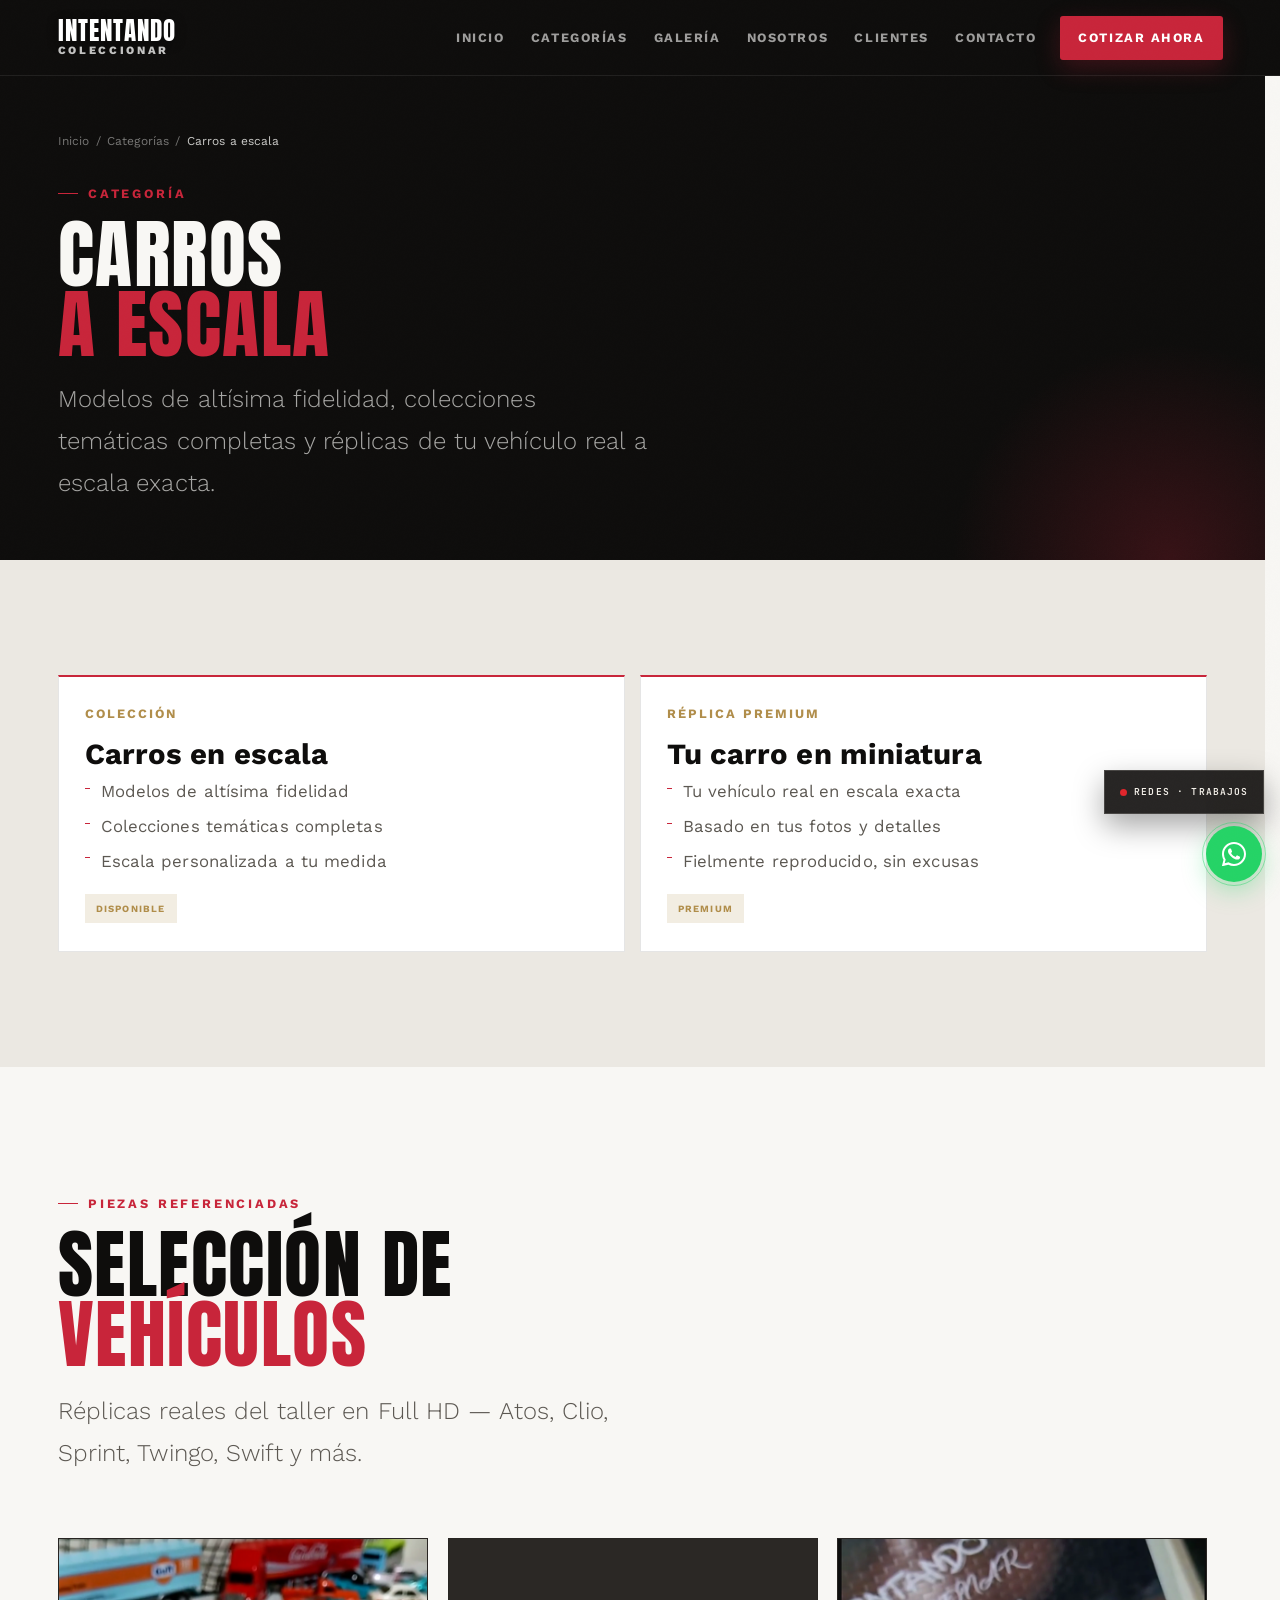
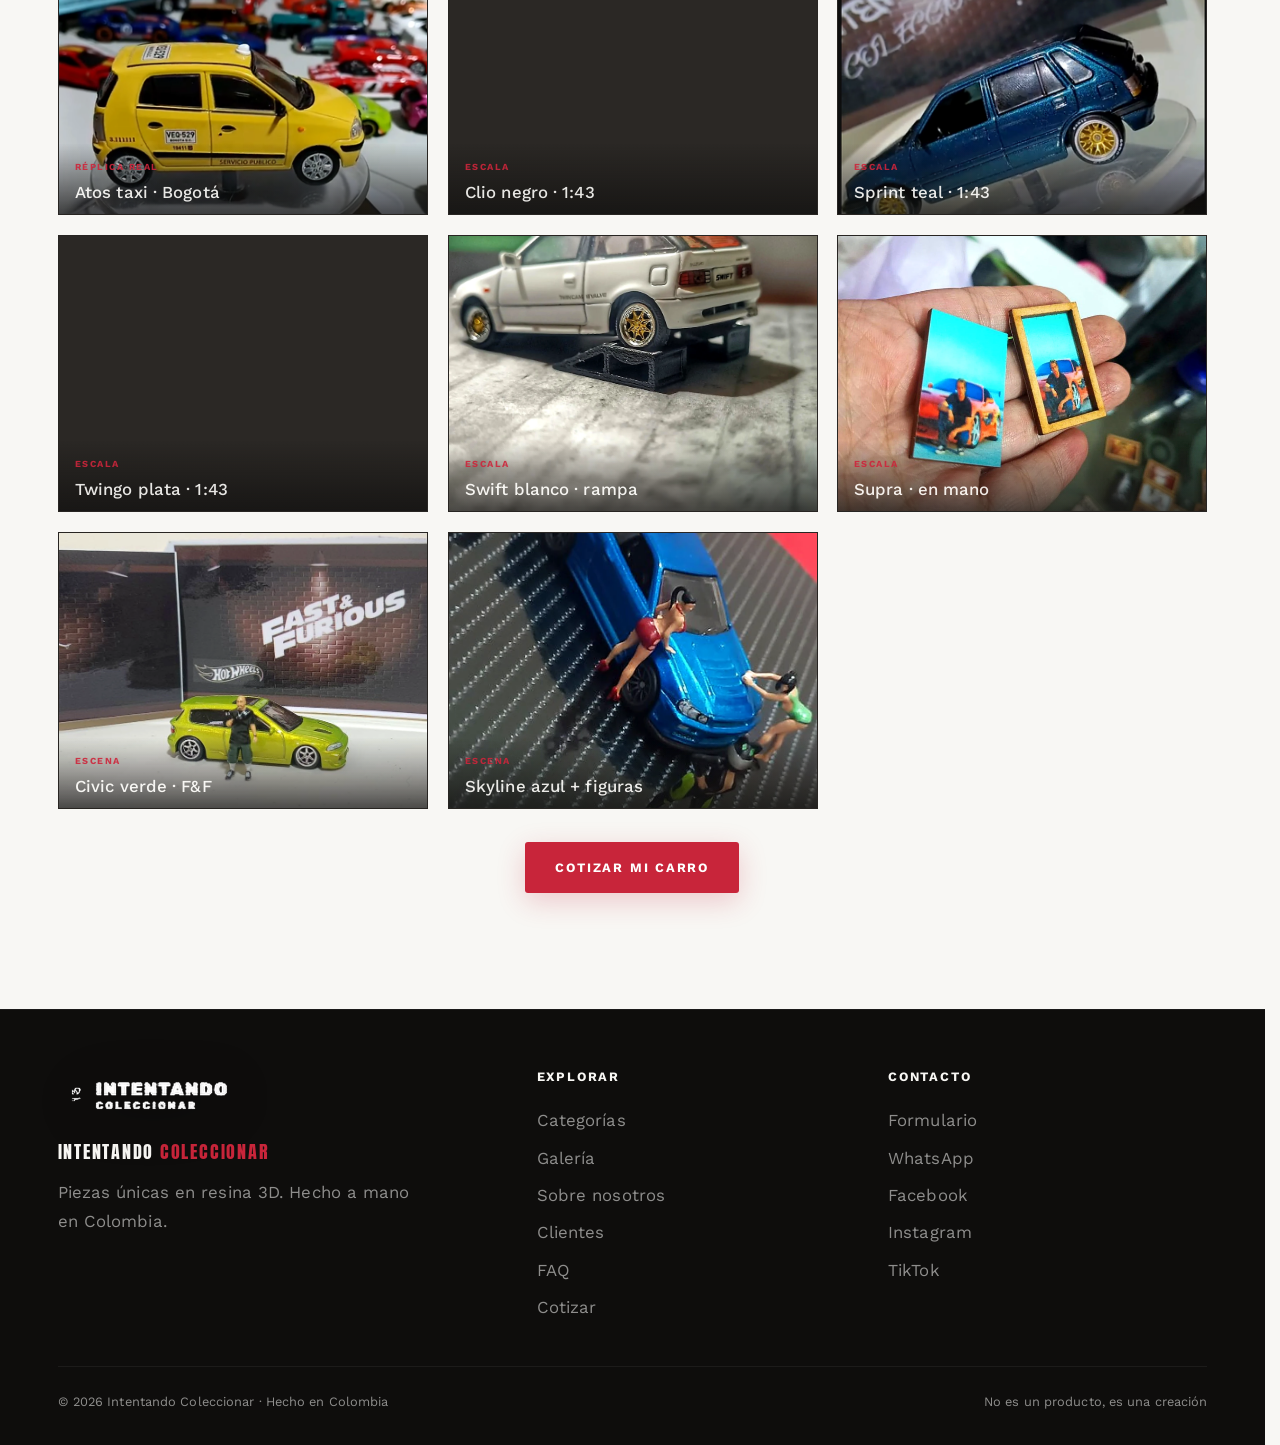
==== commit 312b598d: "Prepare Vercel deploy and remove fixed pricing in favor of custom quotes. Adds vercel.json and Verce" ====
--- a/carros.html
+++ b/carros.html
@@ -202,7 +202,7 @@
           <a href="sobre-nosotros.html">Sobre nosotros</a>
           <a href="testimonios.html">Clientes</a>
           <a href="sobre-nosotros.html#faq">FAQ</a>
-          <a href="sobre-nosotros.html#inversion">Inversión</a>
+          <a href="sobre-nosotros.html#cotizar">Cotizar</a>
         </div>
         <div class="footer-col">
           <h4>Contacto</h4>
--- a/css/site-extras.css
+++ b/css/site-extras.css
@@ -39,22 +39,11 @@
   margin: 0;
 }
 
-.price-card__from {
-  font-family: var(--display);
-  font-size: clamp(1.75rem, 1.4rem + 1.2vw, 2.35rem);
-  color: var(--red);
-  line-height: 1;
-}
-
-.price-card__from span {
-  display: block;
-  font-family: var(--body);
-  font-size: var(--fs-xs);
+.price-card__hook {
+  margin: 0;
   color: var(--muted);
-  font-weight: 500;
-  letter-spacing: 0.04em;
-  margin-top: 0.35rem;
-  text-transform: uppercase;
+  font-size: var(--fs-sm);
+  line-height: 1.55;
 }
 
 .price-card ul {
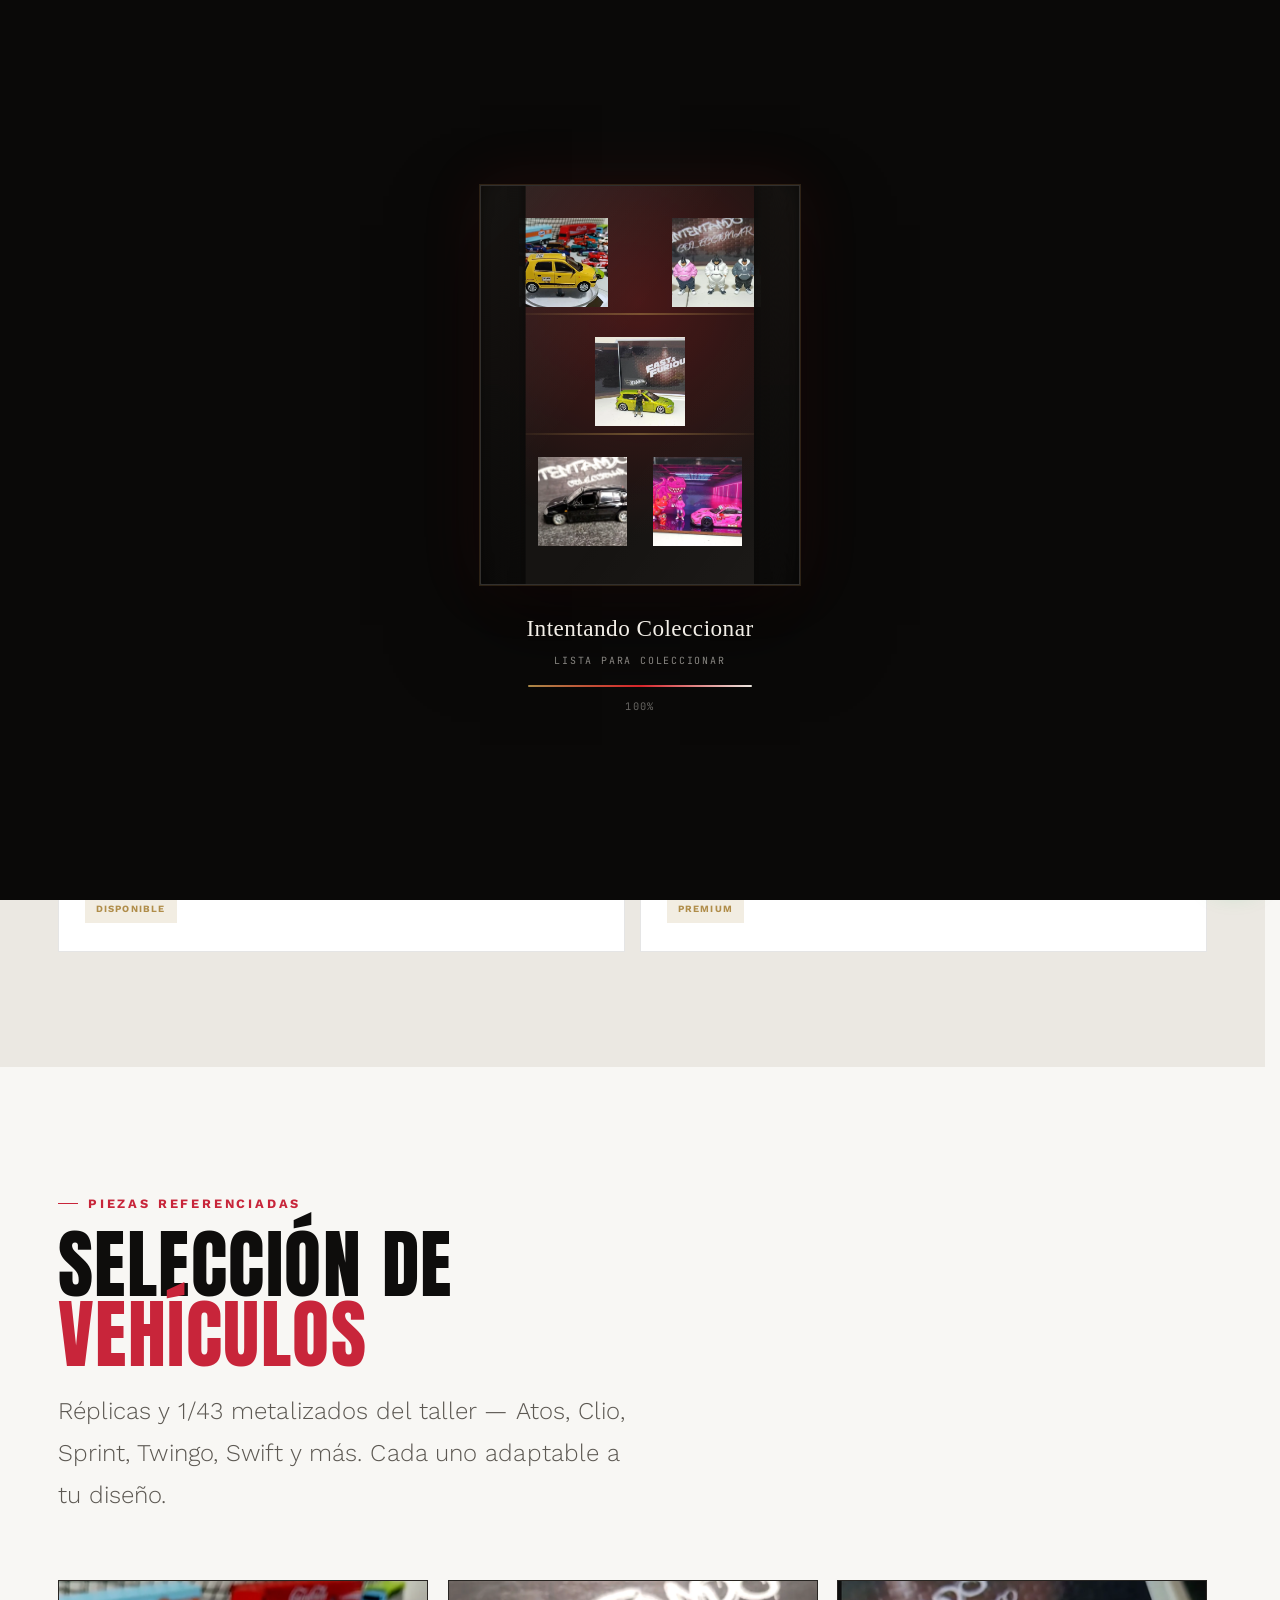
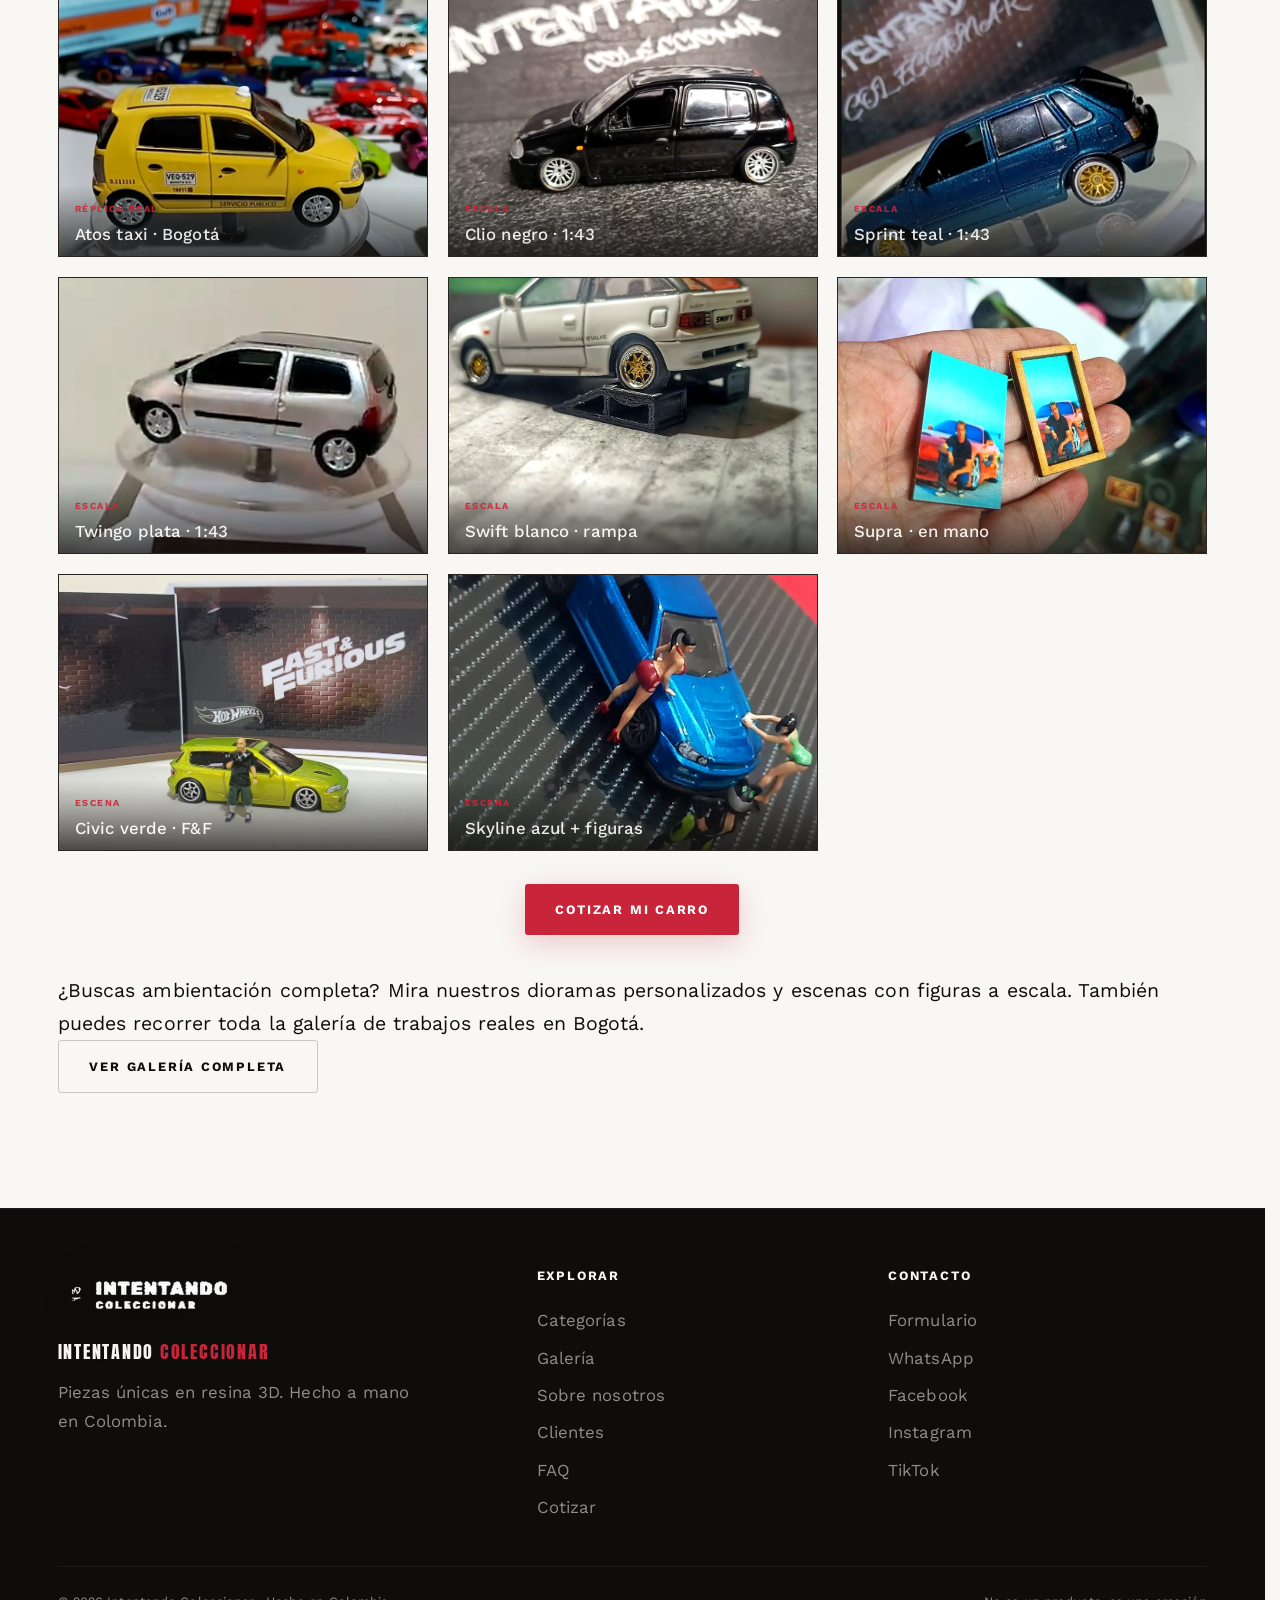
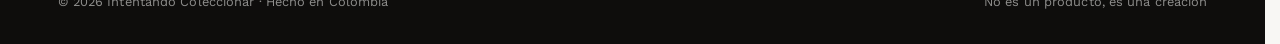
==== commit d8e22718: "Ship SEO audit to production on www.intentandocoleccionar.autos. Update canonical/OG URLs, LocalBusi" ====
--- a/carros.html
+++ b/carros.html
@@ -1,24 +1,35 @@
-﻿<!DOCTYPE html>
+<!DOCTYPE html>
 <html lang="es">
 <head>
   <script>document.documentElement.classList.add("is-booting");</script>
   <meta charset="UTF-8"/>
   <meta name="viewport" content="width=device-width, initial-scale=1.0"/>
-  <meta name="description" content="Réplicas de tu vehículo real y carros a escala en resina 3D. Cotización gratuita."/>
+  <meta name="description" content="Autos coleccionables Bogotá: réplicas a escala de tu vehículo y carros 1/43 metalizados con placa personalizada. Cotiza gratis por WhatsApp."/>
+  <meta name="keywords" content="autos coleccionables Bogotá, carros a escala 1/43, réplica de mi carro, diecast Colombia, figuras a escala Bogotá"/>
+  <meta name="author" content="Intentando Coleccionar"/>
+  <meta name="robots" content="index, follow, max-image-preview:large, max-snippet:-1, max-video-preview:-1"/>
+  <meta name="googlebot" content="index, follow"/>
+  <meta name="language" content="Spanish"/>
+  <meta name="geo.region" content="CO"/>
+  <meta name="geo.placename" content="Bogotá"/>
   <meta name="theme-color" content="#0a0908"/>
-  <link rel="canonical" href="https://intentandocoleccionar.com/carros.html"/>
+  <link rel="canonical" href="https://www.intentandocoleccionar.autos/carros.html"/>
+  <link rel="alternate" hreflang="es-CO" href="https://www.intentandocoleccionar.autos/carros.html"/>
+  <link rel="alternate" hreflang="es" href="https://www.intentandocoleccionar.autos/carros.html"/>
+  <link rel="alternate" hreflang="x-default" href="https://www.intentandocoleccionar.autos/"/>
   <meta property="og:type" content="website"/>
-  <meta property="og:url" content="https://intentandocoleccionar.com/carros.html"/>
-  <meta property="og:title" content="Carros a escala | Intentando Coleccionar"/>
-  <meta property="og:description" content="Réplicas de tu vehículo real y carros a escala en resina 3D. Cotización gratuita."/>
-  <meta property="og:image" content="https://intentandocoleccionar.com/assets/img/hero-tag-brick.webp"/>
+  <meta property="og:url" content="https://www.intentandocoleccionar.autos/carros.html"/>
+  <meta property="og:title" content="Autos Coleccionables a Escala 1/43 Bogotá | Intentando Coleccionar"/>
+  <meta property="og:description" content="Autos coleccionables Bogotá: réplicas a escala de tu vehículo y carros 1/43 metalizados con placa personalizada. Cotiza gratis por WhatsApp."/>
+  <meta property="og:image" content="https://www.intentandocoleccionar.autos/assets/img/hero-tag-brick.webp"/>
+  <meta property="og:image:alt" content="Intentando Coleccionar — piezas únicas a escala"/>
   <meta property="og:locale" content="es_CO"/>
   <meta property="og:site_name" content="Intentando Coleccionar"/>
   <meta name="twitter:card" content="summary_large_image"/>
-  <meta name="twitter:title" content="Carros a escala | Intentando Coleccionar"/>
-  <meta name="twitter:description" content="Réplicas de tu vehículo real y carros a escala en resina 3D. Cotización gratuita."/>
-  <meta name="twitter:image" content="https://intentandocoleccionar.com/assets/img/hero-tag-brick.webp"/>
-  <title>Carros a escala | Intentando Coleccionar</title>
+  <meta name="twitter:title" content="Autos Coleccionables a Escala 1/43 Bogotá | Intentando Coleccionar"/>
+  <meta name="twitter:description" content="Autos coleccionables Bogotá: réplicas a escala de tu vehículo y carros 1/43 metalizados con placa personalizada. Cotiza gratis por WhatsApp."/>
+  <meta name="twitter:image" content="https://www.intentandocoleccionar.autos/assets/img/hero-tag-brick.webp"/>
+  <title>Autos Coleccionables a Escala 1/43 Bogotá | Intentando Coleccionar</title>
   <link rel="preconnect" href="https://fonts.googleapis.com"/>
   <link rel="preconnect" href="https://fonts.gstatic.com" crossorigin/>
   <link href="https://fonts.googleapis.com/css2?family=Anton&family=JetBrains+Mono:wght@400;500;600&family=Permanent+Marker&family=Work+Sans:ital,wght@0,300;0,400;0,500;0,600;1,400&display=swap" rel="stylesheet"/>
@@ -27,29 +38,123 @@
   <link rel="apple-touch-icon" href="assets/logo/png/favicon-180.png"/>
   <link rel="stylesheet" href="css/main.css"/>
 <link rel="stylesheet" href="css/premium.css"/>
-<link rel="stylesheet" href="css/motion.css?v=4"/>
+<link rel="stylesheet" href="css/motion.css?v=8"/>
 <link rel="stylesheet" href="css/site-extras.css"/>
   <script type="application/ld+json">
-  {
-    "@context": "https://schema.org",
-    "@type": "LocalBusiness",
-    "name": "Intentando Coleccionar",
-    "description": "Miniaturas en resina 3D, réplicas personalizadas y escenas cinematográficas hechas a mano en Colombia.",
-    "url": "https://intentandocoleccionar.com/",
-    "image": "https://intentandocoleccionar.com/assets/img/hero-tag-brick.webp",
+{
+  "@context": "https://schema.org",
+  "@type": [
+    "LocalBusiness",
+    "Organization"
+  ],
+  "@id": "https://www.intentandocoleccionar.autos/#business",
+  "name": "Intentando Coleccionar",
+  "alternateName": "IntentandoColeccionar",
+  "description": "Taller en Bogotá, Colombia, de venta de autos coleccionables, figuras a escala y dioramas personalizados hechos a mano.",
+  "url": "https://www.intentandocoleccionar.autos/",
+  "image": "https://www.intentandocoleccionar.autos/assets/img/hero-tag-brick.webp",
+  "logo": "https://www.intentandocoleccionar.autos/assets/img/logo-lettering-only.png",
+  "telephone": "+573115152006",
+  "priceRange": "$$",
+  "currenciesAccepted": "COP",
+  "paymentAccepted": "Transferencia, Nequi, Daviplata, WhatsApp",
+  "address": {
+    "@type": "PostalAddress",
+    "addressLocality": "Bogotá",
+    "addressRegion": "Cundinamarca",
+    "addressCountry": "CO"
+  },
+  "areaServed": [
+    {
+      "@type": "City",
+      "name": "Bogotá"
+    },
+    {
+      "@type": "Country",
+      "name": "Colombia"
+    }
+  ],
+  "sameAs": [
+    "https://www.instagram.com/intentando_coleccionar/",
+    "https://www.tiktok.com/@intentandocoleccionar",
+    "https://www.facebook.com/intentando.coleccionar",
+    "https://wa.me/573115152006"
+  ],
+  "contactPoint": {
+    "@type": "ContactPoint",
     "telephone": "+573115152006",
-    "address": {
-      "@type": "PostalAddress",
-      "addressCountry": "CO"
+    "contactType": "sales",
+    "contactOption": "TollFree",
+    "availableLanguage": [
+      "Spanish"
+    ],
+    "areaServed": "CO",
+    "url": "https://wa.me/573115152006"
+  },
+  "knowsAbout": [
+    "figuras a escala Bogotá",
+    "autos coleccionables Bogotá",
+    "dioramas personalizados Colombia",
+    "carros a escala 1/43",
+    "réplicas personalizadas",
+    "escenas cinematográficas a escala"
+  ],
+  "makesOffer": {
+    "@type": "Offer",
+    "itemOffered": {
+      "@type": "Service",
+      "name": "Venta de autos coleccionables, figuras a escala y dioramas personalizados",
+      "areaServed": "Bogotá, Colombia"
+    }
+  }
+}
+  </script>
+
+  <script type="application/ld+json">
+{
+  "@context": "https://schema.org",
+  "@type": "ItemList",
+  "name": "Autos coleccionables a escala — Intentando Coleccionar",
+  "url": "https://www.intentandocoleccionar.autos/carros.html",
+  "itemListElement": [
+    {
+      "@type": "ListItem",
+      "position": 1,
+      "item": {
+        "@type": "Product",
+        "name": "Réplica a escala taxi Atos Bogotá",
+        "image": "https://www.intentandocoleccionar.autos/assets/trabajos/atos-taxi-bogota.webp",
+        "description": "Autos coleccionables Bogotá: réplica personalizada de taxi Hyundai Atos.",
+        "brand": {"@type": "Brand", "name": "Intentando Coleccionar"},
+        "offers": {"@type": "Offer", "availability": "https://schema.org/MadeToOrder", "priceCurrency": "COP", "url": "https://www.intentandocoleccionar.autos/contacto.html"}
+      }
     },
-    "areaServed": "CO",
-    "sameAs": [
-      "https://www.instagram.com/intentando_coleccionar/",
-      "https://www.tiktok.com/@intentandocoleccionar",
-      "https://www.facebook.com/intentando.coleccionar",
-      "https://wa.me/573115152006"
-    ]
-  }
+    {
+      "@type": "ListItem",
+      "position": 2,
+      "item": {
+        "@type": "Product",
+        "name": "Renault Clio negro escala 1:43",
+        "image": "https://www.intentandocoleccionar.autos/assets/trabajos/clio-negro-escala.webp",
+        "description": "Carro a escala 1:43 metalizado personalizado — Bogotá.",
+        "brand": {"@type": "Brand", "name": "Intentando Coleccionar"},
+        "offers": {"@type": "Offer", "availability": "https://schema.org/MadeToOrder", "priceCurrency": "COP", "url": "https://www.intentandocoleccionar.autos/contacto.html"}
+      }
+    },
+    {
+      "@type": "ListItem",
+      "position": 3,
+      "item": {
+        "@type": "Product",
+        "name": "Chevrolet Sprint teal escala 1:43",
+        "image": "https://www.intentandocoleccionar.autos/assets/trabajos/chevrolet-sprint-teal.webp",
+        "description": "Auto coleccionable a escala con acabado metalizado personalizado.",
+        "brand": {"@type": "Brand", "name": "Intentando Coleccionar"},
+        "offers": {"@type": "Offer", "availability": "https://schema.org/MadeToOrder", "priceCurrency": "COP", "url": "https://www.intentandocoleccionar.autos/contacto.html"}
+      }
+    }
+  ]
+}
   </script>
 </head>
 <body>
@@ -86,7 +191,7 @@
       <a href="escenas.html">Rápido y Furioso</a>
       <a href="dioramas.html">Dioramas</a>
     </div>
-    <a class="nav-cta-mobile" href="https://wa.me/573115152006?text=Hola%2C%20quiero%20cotizar%20una%20figura%20personalizada" target="_blank" rel="noopener noreferrer">Cotizar mi pieza ↗</a>
+    <a class="nav-cta-mobile" href="https://wa.me/573115152006?text=Hola%2C%20quiero%20cotizar%20una%20figura%20personalizada" target="_blank" rel="noopener noreferrer">Cotizar mi pieza ?</a>
   </div>
 
   <main id="contenido">
@@ -98,8 +203,8 @@
           <span aria-current="page">Carros a escala</span>
         </nav>
         <p class="eyebrow">Categoría</p>
-        <h1 class="display">Carros<br/><em>a escala</em></h1>
-        <p class="lead">Modelos de altísima fidelidad, colecciones temáticas completas y réplicas de tu vehículo real a escala exacta.</p>
+        <h1 class="display">Autos<br/><em>coleccionables</em></h1>
+        <p class="lead">Autos coleccionables en Bogotá: réplicas a escala de tu vehículo real y carros <strong>1/43 metalizados</strong> con placa y diseños a medida. Tú decides; nosotros adaptamos.</p>
       </div>
     </header>
 
@@ -108,21 +213,21 @@
         <div class="svc-grid stagger">
           <article class="svc-card">
             <p class="svc-card__lbl">Colección</p>
-            <h2>Carros en escala</h2>
+            <h2>Carros 1/43 metalizados</h2>
             <ul>
-              <li>Modelos de altísima fidelidad</li>
-              <li>Colecciones temáticas completas</li>
-              <li>Escala personalizada a tu medida</li>
+              <li>Escala 1/43 con acabado metalizado</li>
+              <li>Placa personalizada a tu nombre o diseño</li>
+              <li>Colores, stickers y detalles a tu elección</li>
             </ul>
             <span class="svc-badge">Disponible</span>
           </article>
           <article class="svc-card">
             <p class="svc-card__lbl">Réplica Premium</p>
-            <h2>Tu carro en miniatura</h2>
+            <h2>Réplica personalizada</h2>
             <ul>
-              <li>Tu vehículo real en escala exacta</li>
-              <li>Basado en tus fotos y detalles</li>
-              <li>Fielmente reproducido, sin excusas</li>
+              <li>Tú decides cómo lo quieres — nosotros adaptamos</li>
+              <li>Basado en tus fotos, placa y detalles</li>
+              <li>Escala y acabado acordados contigo</li>
             </ul>
             <span class="svc-badge">Premium</span>
           </article>
@@ -135,44 +240,54 @@
         <div class="section-head reveal">
           <p class="eyebrow">Piezas referenciadas</p>
           <h2 id="carros-gal" class="display">Selección de<br/><em>vehículos</em></h2>
-          <p class="lead">Réplicas reales del taller en Full HD — Atos, Clio, Sprint, Twingo, Swift y más.</p>
+          <p class="lead">Réplicas y 1/43 metalizados del taller — Atos, Clio, Sprint, Twingo, Swift y más. Cada uno adaptable a tu diseño.</p>
         </div>
         <div class="gal-grid stagger">
-          <article class="gal-item" tabindex="0" data-gal-item data-cat="carro" data-cap="Atos taxi Bogotá · Réplica a escala" data-alt="Réplica Atos taxi Bogotá a escala" data-file="atos-taxi-bogota.webp" data-src="assets/trabajos/atos-taxi-bogota.webp">
-            <img src="assets/trabajos/atos-taxi-bogota.webp" alt="Réplica Atos taxi Bogotá a escala" width="1590" height="1401" loading="lazy" decoding="async" srcset="assets/trabajos/atos-taxi-bogota.webp 1x, assets/trabajos/hd/atos-taxi.webp 2x" sizes="(max-width: 768px) 100vw, 50vw">
+          <article class="gal-item" tabindex="0" data-gal-item data-cat="carro" data-cap="Atos taxi Bogotá · Réplica a escala" data-alt="Réplica a escala de taxi Hyundai Atos amarillo de Bogotá — autos coleccionables Colombia" data-file="atos-taxi-bogota.webp" data-src="assets/trabajos/atos-taxi-bogota.webp">
+            <img src="assets/trabajos/atos-taxi-bogota.webp" alt="Réplica a escala de taxi Hyundai Atos amarillo de Bogotá — autos coleccionables Colombia" width="1590" height="1401" loading="lazy" decoding="async" srcset="assets/trabajos/atos-taxi-bogota.webp 1x, assets/trabajos/hd/atos-taxi.webp 2x" sizes="(max-width: 768px) 100vw, 50vw">
             <div class="gal-item__meta"><div class="gal-item__cat">Réplica real</div><div class="gal-item__cap">Atos taxi · Bogotá</div></div>
           </article>
-          <article class="gal-item" tabindex="0" data-gal-item data-cat="carro" data-cap="Renault Clio negro · Escala 1:43" data-alt="Renault Clio negro a escala 1:43" data-file="clio-negro-escala.webp" data-src="assets/trabajos/clio-negro-escala.webp">
-            <img src="assets/trabajos/clio-negro-escala.webp" alt="Renault Clio negro a escala 1:43" width="1920" height="1454" loading="lazy" decoding="async" srcset="assets/trabajos/clio-negro-escala.webp 1x, assets/trabajos/hd/renault-clio-escala.webp 2x" sizes="(max-width: 768px) 100vw, 50vw">
+          <article class="gal-item" tabindex="0" data-gal-item data-cat="carro" data-cap="Renault Clio negro · Escala 1:43" data-alt="Réplica a escala 1:43 de Renault Clio negro personalizado — Bogotá" data-file="clio-negro-escala.webp" data-src="assets/trabajos/clio-negro-escala.webp">
+            <img src="assets/trabajos/clio-negro-escala.webp" alt="Réplica a escala 1:43 de Renault Clio negro personalizado — Bogotá" width="1920" height="1454" loading="lazy" decoding="async" srcset="assets/trabajos/clio-negro-escala.webp 1x, assets/trabajos/hd/renault-clio-escala.webp 2x" sizes="(max-width: 768px) 100vw, 50vw">
             <div class="gal-item__meta"><div class="gal-item__cat">Escala</div><div class="gal-item__cap">Clio negro · 1:43</div></div>
           </article>
-          <article class="gal-item" tabindex="0" data-gal-item data-cat="carro" data-cap="Chevrolet Sprint teal · Escala 1:43" data-alt="Chevrolet Sprint teal a escala 1:43" data-file="chevrolet-sprint-teal.webp" data-src="assets/trabajos/chevrolet-sprint-teal.webp">
-            <img src="assets/trabajos/chevrolet-sprint-teal.webp" alt="Chevrolet Sprint teal a escala 1:43" width="1626" height="1401" loading="lazy" decoding="async" srcset="assets/trabajos/chevrolet-sprint-teal.webp 1x, assets/trabajos/hd/chevrolet-sprint-escala.webp 2x" sizes="(max-width: 768px) 100vw, 50vw">
+          <article class="gal-item" tabindex="0" data-gal-item data-cat="carro" data-cap="Chevrolet Sprint teal · Escala 1:43" data-alt="Chevrolet Sprint teal a escala 1:43 metalizado — autos coleccionables Bogotá" data-file="chevrolet-sprint-teal.webp" data-src="assets/trabajos/chevrolet-sprint-teal.webp">
+            <img src="assets/trabajos/chevrolet-sprint-teal.webp" alt="Chevrolet Sprint teal a escala 1:43 metalizado — autos coleccionables Bogotá" width="1626" height="1401" loading="lazy" decoding="async" srcset="assets/trabajos/chevrolet-sprint-teal.webp 1x, assets/trabajos/hd/chevrolet-sprint-escala.webp 2x" sizes="(max-width: 768px) 100vw, 50vw">
             <div class="gal-item__meta"><div class="gal-item__cat">Escala</div><div class="gal-item__cap">Sprint teal · 1:43</div></div>
           </article>
-          <article class="gal-item" tabindex="0" data-gal-item data-cat="carro" data-cap="Twingo plata · Escala 1:43" data-alt="Renault Twingo plata a escala 1:43" data-file="twingo-plata.webp" data-src="assets/trabajos/twingo-plata.webp">
-            <img src="assets/trabajos/twingo-plata.webp" alt="Renault Twingo plata a escala 1:43" width="1164" height="894" loading="lazy" decoding="async" srcset="assets/trabajos/twingo-plata.webp 1x, assets/trabajos/hd/carro-twingo-escala.webp 2x" sizes="(max-width: 768px) 100vw, 50vw">
+          <article class="gal-item" tabindex="0" data-gal-item data-cat="carro" data-cap="Twingo plata · Escala 1:43" data-alt="Renault Twingo plata a escala 1:43 personalizado — coleccionables Bogotá" data-file="twingo-plata.webp" data-src="assets/trabajos/twingo-plata.webp">
+            <img src="assets/trabajos/twingo-plata.webp" alt="Renault Twingo plata a escala 1:43 personalizado — coleccionables Bogotá" width="1164" height="894" loading="lazy" decoding="async" srcset="assets/trabajos/twingo-plata.webp 1x, assets/trabajos/hd/carro-twingo-escala.webp 2x" sizes="(max-width: 768px) 100vw, 50vw">
             <div class="gal-item__meta"><div class="gal-item__cat">Escala</div><div class="gal-item__cap">Twingo plata · 1:43</div></div>
           </article>
-          <article class="gal-item" tabindex="0" data-gal-item data-cat="carro" data-cap="Swift blanco · Escena en rampa" data-alt="Swift blanco a escala sobre rampa" data-file="swift-blanco-rampa.webp" data-src="assets/trabajos/swift-blanco-rampa.webp">
-            <img src="assets/trabajos/swift-blanco-rampa.webp" alt="Swift blanco a escala sobre rampa" width="1920" height="1920" loading="lazy" decoding="async" srcset="assets/trabajos/swift-blanco-rampa.webp 1x, assets/trabajos/hd/carro-swift.webp 2x" sizes="(max-width: 768px) 100vw, 50vw">
+          <article class="gal-item" tabindex="0" data-gal-item data-cat="carro" data-cap="Swift blanco · Escena en rampa" data-alt="Suzuki Swift blanco a escala sobre rampa — réplica personalizada Bogotá" data-file="swift-blanco-rampa.webp" data-src="assets/trabajos/swift-blanco-rampa.webp">
+            <img src="assets/trabajos/swift-blanco-rampa.webp" alt="Suzuki Swift blanco a escala sobre rampa — réplica personalizada Bogotá" width="1920" height="1920" loading="lazy" decoding="async" srcset="assets/trabajos/swift-blanco-rampa.webp 1x, assets/trabajos/hd/carro-swift.webp 2x" sizes="(max-width: 768px) 100vw, 50vw">
             <div class="gal-item__meta"><div class="gal-item__cat">Escala</div><div class="gal-item__cap">Swift blanco · rampa</div></div>
           </article>
-          <article class="gal-item" tabindex="0" data-gal-item data-cat="carro" data-cap="Miniaturas Supra en mano" data-alt="Miniaturas estilo Rápido y Furioso en la mano" data-file="paul-walker-supra-mano.webp" data-src="assets/trabajos/paul-walker-supra-mano.webp">
-            <img src="assets/trabajos/paul-walker-supra-mano.webp" alt="Miniaturas estilo Rápido y Furioso en la mano" width="1440" height="1920" loading="lazy" decoding="async"/>
+          <article class="gal-item" tabindex="0" data-gal-item data-cat="carro" data-cap="Miniaturas Supra en mano" data-alt="Miniaturas a escala estilo Rápido y Furioso sostenidas en la mano — coleccionables Bogotá" data-file="paul-walker-supra-mano.webp" data-src="assets/trabajos/paul-walker-supra-mano.webp">
+            <img src="assets/trabajos/paul-walker-supra-mano.webp" alt="Miniaturas a escala estilo Rápido y Furioso sostenidas en la mano — coleccionables Bogotá" width="1440" height="1920" loading="lazy" decoding="async"/>
             <div class="gal-item__meta"><div class="gal-item__cat">Escala</div><div class="gal-item__cap">Supra · en mano</div></div>
           </article>
-          <article class="gal-item" tabindex="0" data-gal-item data-cat="carro" data-cap="Civic verde estilo Rápido y Furioso" data-alt="Civic verde a escala con figura" data-file="civic-verde-ff.webp" data-src="assets/trabajos/civic-verde-ff.webp">
-            <img src="assets/trabajos/civic-verde-ff.webp" alt="Civic verde a escala con figura" width="1920" height="1226" loading="lazy" decoding="async"/>
+          <article class="gal-item" tabindex="0" data-gal-item data-cat="carro" data-cap="Civic verde estilo Rápido y Furioso" data-alt="Honda Civic verde a escala con figura estilo Rápido y Furioso — Bogotá" data-file="civic-verde-ff.webp" data-src="assets/trabajos/civic-verde-ff.webp">
+            <img src="assets/trabajos/civic-verde-ff.webp" alt="Honda Civic verde a escala con figura estilo Rápido y Furioso — Bogotá" width="1920" height="1226" loading="lazy" decoding="async"/>
             <div class="gal-item__meta"><div class="gal-item__cat">Escena</div><div class="gal-item__cap">Civic verde · F&amp;F</div></div>
           </article>
-          <article class="gal-item" tabindex="0" data-gal-item data-cat="carro" data-cap="Skyline azul + figuras" data-alt="Nissan Skyline azul a escala con figuras" data-file="skyline-azul-figuras.webp" data-src="assets/trabajos/skyline-azul-figuras.webp">
-            <img src="assets/trabajos/skyline-azul-figuras.webp" alt="Nissan Skyline azul a escala con figuras" width="841" height="1920" loading="lazy" decoding="async"/>
+          <article class="gal-item" tabindex="0" data-gal-item data-cat="carro" data-cap="Skyline azul + figuras" data-alt="Nissan Skyline azul a escala con figuras personalizadas — Bogotá" data-file="skyline-azul-figuras.webp" data-src="assets/trabajos/skyline-azul-figuras.webp">
+            <img src="assets/trabajos/skyline-azul-figuras.webp" alt="Nissan Skyline azul a escala con figuras personalizadas — Bogotá" width="841" height="1920" loading="lazy" decoding="async"/>
             <div class="gal-item__meta"><div class="gal-item__cat">Escena</div><div class="gal-item__cap">Skyline azul + figuras</div></div>
           </article>
         </div>
         <div class="text-center mt-4 reveal">
           <a class="btn btn--primary" href="https://wa.me/573115152006?text=Hola%2C%20quiero%20cotizar%20una%20figura%20personalizada" target="_blank" rel="noopener noreferrer">Cotizar mi carro</a>
+        </div>
+        <div class="works-note reveal" style="margin-top:2.5rem">
+          <p>
+            ¿Buscas ambientación completa? Mira nuestros
+            <a href="dioramas.html">dioramas personalizados</a> y
+            <a href="escenas.html">escenas con figuras a escala</a>.
+            También puedes recorrer toda la
+            <a href="galeria.html">galería de trabajos reales</a> en Bogotá.
+          </p>
+          <a class="btn btn--ghost" href="galeria.html">Ver galería completa</a>
         </div>
       </div>
     </section>
@@ -191,7 +306,7 @@
     <div class="container">
       <div class="footer-grid">
         <div>
-          <img class="footer-brand-logo" src="assets/img/logo-lettering-only.png" alt="" width="220" height="120" decoding="async"/>
+          <img class="footer-brand-logo" src="assets/img/logo-lettering-only.png" alt="Logo lettering de Intentando Coleccionar" width="220" height="120" decoding="async"/>
           <div class="footer-brand">Intentando<span>&nbsp;Coleccionar</span></div>
           <p>Piezas únicas en resina 3D. Hecho a mano en Colombia.</p>
         </div>
@@ -223,7 +338,8 @@
 
 
   <script src="js/site-config.js" defer></script>
+  <script src="js/analytics.js" defer></script>
   <script src="js/main.js?v=5" defer></script>
-  <script src="js/experience.js?v=5" defer></script>
+  <script src="js/experience.js?v=8" defer></script>
 </body>
 </html>
--- a/css/motion.css
+++ b/css/motion.css
@@ -22,7 +22,7 @@
   overflow: hidden;
 }
 
-/* ---------- PRELOADER (vitrina) ---------- */
+/* ---------- PRELOADER (vitrina viva — mockup A) ---------- */
 .ic-preloader {
   position: fixed;
   inset: 0;
@@ -44,7 +44,7 @@
 
 .ic-preloader__stage {
   position: relative;
-  width: min(88vw, 22rem);
+  width: min(92vw, 22rem);
   text-align: center;
 }
 
@@ -52,40 +52,131 @@
   position: relative;
   margin: 0 auto 1.5rem;
   width: min(92vw, 20rem);
-  aspect-ratio: 1 / 1;
-  border: 1px solid rgba(243, 239, 232, 0.14);
-  background: #0a0908;
+  aspect-ratio: 4 / 5;
+  border: 1px solid rgba(243, 239, 232, 0.12);
+  background: #161412;
   box-shadow:
-    0 0 0 1px rgba(0, 0, 0, 0.4) inset,
-    0 30px 80px rgba(0, 0, 0, 0.55),
-    0 0 60px rgba(224, 38, 44, 0.12);
+    0 0 0 1px rgba(176, 141, 74, 0.2),
+    0 40px 80px rgba(0, 0, 0, 0.5),
+    0 0 60px rgba(224, 38, 44, 0.1);
   overflow: hidden;
-  transform: perspective(900px) rotateX(4deg);
-  transform-origin: center bottom;
-}
-
-.ic-preloader__tag {
+}
+
+.ic-preloader__spotlight {
   position: absolute;
-  inset: 0;
+  inset: -20%;
+  background: radial-gradient(
+    circle at 50% 35%,
+    rgba(224, 38, 44, 0.25),
+    transparent 55%
+  );
+  opacity: 0;
+  transition: opacity 1s 0.35s var(--ease-soft);
+  z-index: 1;
+  pointer-events: none;
+}
+
+.ic-preloader__case.is-open .ic-preloader__spotlight,
+.ic-preloader.is-opening .ic-preloader__spotlight {
+  opacity: 1;
+}
+
+.ic-preloader__shelf {
+  position: absolute;
+  left: 8%;
+  right: 8%;
+  height: 2px;
+  background: linear-gradient(
+    90deg,
+    transparent,
+    rgba(176, 141, 74, 0.5),
+    transparent
+  );
+  z-index: 1;
+  pointer-events: none;
+}
+
+.ic-preloader__shelf:nth-child(2) {
+  top: 32%;
+}
+.ic-preloader__shelf:nth-child(3) {
+  top: 62%;
+}
+
+.ic-preloader__piece {
+  position: absolute;
+  width: 28%;
+  z-index: 1;
+  opacity: 0;
+  transform: translateY(12px) scale(0.92);
+  filter: brightness(0.7);
+  transition:
+    opacity 0.6s var(--ease-soft),
+    transform 0.6s var(--ease-soft),
+    filter 0.6s var(--ease-soft);
+}
+
+.ic-preloader__piece img {
   width: 100%;
-  height: 100%;
+  aspect-ratio: 1;
   object-fit: cover;
-  object-position: center;
-  opacity: 0;
-  transform: scale(1.12);
-  animation: ic-tag-reveal 1.15s var(--ease-soft) 0.12s forwards;
-  filter: contrast(1.06) brightness(0.92);
+  display: block;
+}
+
+.ic-preloader__piece--1 {
+  top: 8%;
+  left: 12%;
+}
+.ic-preloader__piece--2 {
+  top: 8%;
+  right: 12%;
+}
+.ic-preloader__piece--3 {
+  top: 38%;
+  left: 36%;
+}
+.ic-preloader__piece--4 {
+  top: 68%;
+  left: 18%;
+}
+.ic-preloader__piece--5 {
+  top: 68%;
+  right: 18%;
+}
+
+.ic-preloader__case.is-open .ic-preloader__piece,
+.ic-preloader.is-opening .ic-preloader__piece {
+  opacity: 1;
+  transform: none;
+  filter: brightness(1);
+}
+
+.ic-preloader.is-opening .ic-preloader__piece--1 {
+  transition-delay: 0.15s;
+}
+.ic-preloader.is-opening .ic-preloader__piece--2 {
+  transition-delay: 0.3s;
+}
+.ic-preloader.is-opening .ic-preloader__piece--3 {
+  transition-delay: 0.45s;
+}
+.ic-preloader.is-opening .ic-preloader__piece--4 {
+  transition-delay: 0.6s;
+}
+.ic-preloader.is-opening .ic-preloader__piece--5 {
+  transition-delay: 0.75s;
 }
 
 .ic-preloader__glass {
   position: absolute;
   inset: 0;
+  z-index: 2;
   background: linear-gradient(
     125deg,
-    rgba(255, 255, 255, 0.1) 0%,
+    rgba(255, 255, 255, 0.08) 0%,
     transparent 42%,
     transparent 58%,
-    rgba(255, 255, 255, 0.04) 100%
+    rgba(255, 255, 255, 0.03) 100%
   );
   animation: ic-glass-sweep 1.8s var(--ease-soft) infinite;
   pointer-events: none;
@@ -96,47 +187,50 @@
   inset: 0;
   display: flex;
   pointer-events: none;
-  z-index: 2;
+  z-index: 3;
 }
 
 .ic-preloader__door {
   flex: 1;
-  background: #0e0d0c;
-  transition: transform 0.85s var(--ease-soft);
+  background:
+    linear-gradient(180deg, rgba(20, 18, 16, 0.97), rgba(10, 9, 8, 0.98)),
+    repeating-linear-gradient(
+      90deg,
+      transparent,
+      transparent 6px,
+      rgba(243, 239, 232, 0.03) 6px,
+      rgba(243, 239, 232, 0.03) 7px
+    );
+  border: 1px solid rgba(243, 239, 232, 0.08);
+  transition: transform 1.1s var(--ease-soft);
+  box-shadow: inset 0 0 40px rgba(0, 0, 0, 0.4);
 }
 
 .ic-preloader__door--l {
-  border-right: 1px solid rgba(243, 239, 232, 0.06);
   transform-origin: left center;
+  border-right: none;
 }
 .ic-preloader__door--r {
-  border-left: 1px solid rgba(243, 239, 232, 0.06);
   transform-origin: right center;
+  border-left: none;
 }
 
 .ic-preloader.is-opening .ic-preloader__door--l {
-  transform: translateX(-105%);
+  transform: perspective(600px) rotateY(-78deg);
 }
 .ic-preloader.is-opening .ic-preloader__door--r {
-  transform: translateX(105%);
-}
-
-@keyframes ic-tag-reveal {
-  to {
-    opacity: 1;
-    transform: scale(1);
-  }
+  transform: perspective(600px) rotateY(78deg);
 }
 
 @keyframes ic-glass-sweep {
   0%,
   100% {
-    opacity: 0.55;
-    transform: translateX(-8%);
+    opacity: 0.45;
+    transform: translateX(-6%);
   }
   50% {
-    opacity: 1;
-    transform: translateX(8%);
+    opacity: 0.85;
+    transform: translateX(6%);
   }
 }
 
@@ -159,6 +253,7 @@
   margin: 0 0 1rem;
   opacity: 0;
   animation: ic-fade-up 0.7s var(--ease-out) 0.5s forwards;
+  min-height: 1.2em;
 }
 
 .ic-preloader__bar {
@@ -174,7 +269,7 @@
   display: block;
   height: 100%;
   width: 0%;
-  background: linear-gradient(90deg, #b61d22, #e0262c, #f3efe8);
+  background: linear-gradient(90deg, #b08d4a, #e0262c, #f3efe8);
   transition: width 0.25s linear;
 }
 
@@ -447,23 +542,29 @@
 }
 
 /* Page enter after preloader */
+html.is-ready .hero__content > *,
 html.is-ready .hero__copy-col > *,
 html.is-ready .hero__stage {
   animation: ic-page-enter 0.85s var(--ease-out) both;
 }
 
+html.is-ready .hero__content > *:nth-child(1),
 html.is-ready .hero__copy-col > *:nth-child(1) {
   animation-delay: 0.05s;
 }
+html.is-ready .hero__content > *:nth-child(2),
 html.is-ready .hero__copy-col > *:nth-child(2) {
   animation-delay: 0.12s;
 }
+html.is-ready .hero__content > *:nth-child(3),
 html.is-ready .hero__copy-col > *:nth-child(3) {
   animation-delay: 0.2s;
 }
+html.is-ready .hero__content > *:nth-child(4),
 html.is-ready .hero__copy-col > *:nth-child(4) {
   animation-delay: 0.28s;
 }
+html.is-ready .hero__content > *:nth-child(5),
 html.is-ready .hero__copy-col > *:nth-child(5) {
   animation-delay: 0.36s;
 }
@@ -482,6 +583,7 @@
   }
 }
 
+html.is-booting .hero__content > *,
 html.is-booting .hero__copy-col > *,
 html.is-booting .hero__stage {
   opacity: 0;
@@ -494,7 +596,7 @@
   pointer-events: none;
 }
 
-/* ---------- SOCIAL POPUP ---------- */
+/* ---------- SOCIAL POPUP (premium + metalizado) ---------- */
 .ic-social-modal {
   position: fixed;
   inset: 0;
@@ -502,8 +604,9 @@
   display: grid;
   place-items: end center;
   padding: 1rem 1rem 5.5rem;
-  background: rgba(10, 9, 8, 0.55);
-  backdrop-filter: blur(6px);
+  background: rgba(10, 9, 8, 0.62);
+  backdrop-filter: blur(10px) saturate(1.15);
+  -webkit-backdrop-filter: blur(10px) saturate(1.15);
   opacity: 0;
   visibility: hidden;
   transition:
@@ -524,45 +627,109 @@
 }
 
 .ic-social-modal__panel {
+  position: relative;
   width: min(100%, 26rem);
-  background: #151312;
+  overflow: hidden;
+  isolation: isolate;
+  background:
+    linear-gradient(165deg, rgba(28, 24, 22, 0.98) 0%, #12100e 55%, #0c0b0a 100%);
   color: #f3efe8;
-  border: 1px solid rgba(243, 239, 232, 0.12);
+  border: 1px solid rgba(243, 239, 232, 0.14);
   border-top: 3px solid #e0262c;
-  box-shadow: 0 28px 70px rgba(0, 0, 0, 0.45);
-  padding: 1.35rem 1.25rem 1.25rem;
-  transform: translateY(18px);
-  transition: transform var(--motion-base) var(--ease-spring);
-  position: relative;
+  box-shadow:
+    0 28px 70px rgba(0, 0, 0, 0.5),
+    0 0 0 1px rgba(224, 38, 44, 0.12),
+    0 0 48px rgba(224, 38, 44, 0.12);
+  padding: 1.45rem 1.25rem 1.25rem;
+  transform: translateY(28px) scale(0.96);
+  opacity: 0;
+  transition:
+    transform 0.55s var(--ease-spring),
+    opacity 0.45s var(--ease-out);
 }
 
 .ic-social-modal.is-open .ic-social-modal__panel {
-  transform: translateY(0);
+  transform: translateY(0) scale(1);
+  opacity: 1;
+}
+
+.ic-social-modal__aura {
+  position: absolute;
+  inset: -40% -20% auto;
+  height: 70%;
+  z-index: 0;
+  pointer-events: none;
+  background:
+    radial-gradient(ellipse at 30% 20%, rgba(224, 38, 44, 0.22), transparent 55%),
+    radial-gradient(ellipse at 80% 10%, rgba(176, 141, 74, 0.14), transparent 50%);
+  animation: ic-social-aura 5.5s ease-in-out infinite;
+}
+
+@keyframes ic-social-aura {
+  0%,
+  100% {
+    opacity: 0.55;
+    transform: scale(1);
+  }
+  50% {
+    opacity: 1;
+    transform: scale(1.08);
+  }
 }
 
 .ic-social-modal__close {
   position: absolute;
   top: 0.65rem;
   right: 0.7rem;
+  z-index: 2;
   border: 0;
   background: transparent;
   color: rgba(243, 239, 232, 0.5);
   font-size: 1.35rem;
   line-height: 1;
   cursor: pointer;
+  transition: color var(--motion-fast) ease, transform var(--motion-fast) var(--ease-soft);
 }
 
 .ic-social-modal__close:hover {
   color: #f3efe8;
+  transform: rotate(90deg);
+}
+
+.ic-social-modal__eyebrow,
+.ic-social-modal__title,
+.ic-social-modal__text,
+.ic-social-modal__grid,
+.ic-social-modal__skip {
+  position: relative;
+  z-index: 1;
 }
 
 .ic-social-modal__eyebrow {
-  margin: 0 0 0.45rem;
+  display: inline-flex;
+  align-items: center;
+  gap: 0.45rem;
+  margin: 0 0 0.55rem;
   font-family: "JetBrains Mono", ui-monospace, monospace;
   font-size: 0.58rem;
   letter-spacing: 0.16em;
   text-transform: uppercase;
   color: #e0262c;
+  opacity: 0;
+  transform: translateY(10px);
+}
+
+.ic-social-modal.is-open .ic-social-modal__eyebrow {
+  animation: ic-social-rise 0.55s var(--ease-out) 0.12s forwards;
+}
+
+.ic-social-modal__live {
+  width: 0.45rem;
+  height: 0.45rem;
+  border-radius: 50%;
+  background: #e0262c;
+  box-shadow: 0 0 0 0 rgba(224, 38, 44, 0.55);
+  animation: ic-social-pulse 1.8s var(--ease-soft) infinite;
 }
 
 .ic-social-modal__title {
@@ -573,14 +740,33 @@
   letter-spacing: 0.02em;
   text-transform: uppercase;
   line-height: 1;
+  opacity: 0;
+  transform: translateY(12px);
+}
+
+.ic-social-modal.is-open .ic-social-modal__title {
+  animation: ic-social-rise 0.6s var(--ease-out) 0.2s forwards;
 }
 
 .ic-social-modal__text {
-  margin: 0 0 1.15rem;
+  margin: 0 0 1.2rem;
   font-family: "Work Sans", system-ui, sans-serif;
   font-size: 0.92rem;
   line-height: 1.55;
   color: rgba(243, 239, 232, 0.68);
+  opacity: 0;
+  transform: translateY(12px);
+}
+
+.ic-social-modal.is-open .ic-social-modal__text {
+  animation: ic-social-rise 0.6s var(--ease-out) 0.3s forwards;
+}
+
+@keyframes ic-social-rise {
+  to {
+    opacity: 1;
+    transform: none;
+  }
 }
 
 .ic-social-modal__grid {
@@ -589,49 +775,176 @@
 }
 
 .ic-social-modal__link {
+  --net: #e0262c;
+  --net-soft: rgba(224, 38, 44, 0.14);
+  --net-glow: rgba(224, 38, 44, 0.35);
   display: grid;
-  grid-template-columns: 2.4rem 1fr auto;
-  gap: 0.75rem;
+  grid-template-columns: 2.55rem 1fr auto;
+  gap: 0.8rem;
   align-items: center;
-  padding: 0.7rem 0.8rem;
+  padding: 0.72rem 0.85rem;
   border: 1px solid rgba(243, 239, 232, 0.1);
   background: rgba(10, 9, 8, 0.55);
   color: #f3efe8;
   text-decoration: none;
+  opacity: 0;
+  transform: translateY(14px);
   transition:
     transform var(--motion-fast) var(--ease-soft),
     border-color var(--motion-fast) ease,
-    background var(--motion-fast) ease;
+    background var(--motion-fast) ease,
+    box-shadow var(--motion-fast) ease;
+}
+
+.ic-social-modal.is-open .ic-social-modal__link:nth-child(1) {
+  animation: ic-social-rise 0.55s var(--ease-out) 0.38s forwards;
+}
+.ic-social-modal.is-open .ic-social-modal__link:nth-child(2) {
+  animation: ic-social-rise 0.55s var(--ease-out) 0.48s forwards;
+}
+.ic-social-modal.is-open .ic-social-modal__link:nth-child(3) {
+  animation: ic-social-rise 0.55s var(--ease-out) 0.58s forwards;
+}
+.ic-social-modal.is-open .ic-social-modal__link:nth-child(4) {
+  animation: ic-social-rise 0.55s var(--ease-out) 0.68s forwards;
 }
 
 .ic-social-modal__link:hover {
-  transform: translateY(-2px);
-  border-color: rgba(224, 38, 44, 0.55);
-  background: rgba(224, 38, 44, 0.1);
+  transform: translateY(-3px);
+  border-color: color-mix(in srgb, var(--net) 55%, transparent);
+  background: linear-gradient(90deg, var(--net-soft), rgba(10, 9, 8, 0.4));
+  box-shadow: 0 10px 28px var(--net-glow);
+}
+
+.ic-social-modal__link--facebook {
+  --net: #1877f2;
+  --net-soft: rgba(24, 119, 242, 0.16);
+  --net-glow: rgba(24, 119, 242, 0.32);
+}
+.ic-social-modal__link--instagram {
+  --net: #e1306c;
+  --net-soft: rgba(225, 48, 108, 0.16);
+  --net-glow: rgba(225, 48, 108, 0.32);
+}
+.ic-social-modal__link--tiktok {
+  --net: #25f4ee;
+  --net-soft: rgba(37, 244, 238, 0.12);
+  --net-glow: rgba(254, 44, 85, 0.28);
+}
+.ic-social-modal__link--whatsapp {
+  --net: #25d366;
+  --net-soft: rgba(37, 211, 102, 0.16);
+  --net-glow: rgba(37, 211, 102, 0.32);
 }
 
 .ic-social-modal__icon {
-  width: 2.4rem;
-  height: 2.4rem;
+  position: relative;
+  width: 2.55rem;
+  height: 2.55rem;
   display: grid;
   place-items: center;
-  background: #0a0908;
-  border: 1px solid rgba(243, 239, 232, 0.12);
+  overflow: hidden;
+  border-radius: 3px;
+  border: 1px solid rgba(255, 255, 255, 0.18);
+  box-shadow:
+    inset 0 1px 0 rgba(255, 255, 255, 0.35),
+    inset 0 -2px 6px rgba(0, 0, 0, 0.35),
+    0 6px 16px rgba(0, 0, 0, 0.35);
+}
+
+.ic-social-modal__icon::before {
+  content: "";
+  position: absolute;
+  inset: 0;
+  background: linear-gradient(
+    125deg,
+    rgba(255, 255, 255, 0.45) 0%,
+    transparent 35%,
+    transparent 60%,
+    rgba(255, 255, 255, 0.12) 100%
+  );
+  mix-blend-mode: soft-light;
+  pointer-events: none;
+  z-index: 1;
+}
+
+.ic-social-modal__icon::after {
+  content: "";
+  position: absolute;
+  top: -40%;
+  left: -60%;
+  width: 55%;
+  height: 180%;
+  background: linear-gradient(
+    90deg,
+    transparent,
+    rgba(255, 255, 255, 0.55),
+    transparent
+  );
+  transform: skewX(-18deg);
+  animation: ic-metal-shine 3.2s ease-in-out infinite;
+  pointer-events: none;
+  z-index: 2;
+}
+
+@keyframes ic-metal-shine {
+  0%,
+  55% {
+    transform: translateX(0) skewX(-18deg);
+    opacity: 0;
+  }
+  60% {
+    opacity: 0.85;
+  }
+  85%,
+  100% {
+    transform: translateX(280%) skewX(-18deg);
+    opacity: 0;
+  }
+}
+
+.ic-social-modal__icon--facebook {
+  background: linear-gradient(145deg, #5aa6ff 0%, #1877f2 42%, #0b4fa8 78%, #8ec0ff 100%);
+}
+.ic-social-modal__icon--instagram {
+  background: linear-gradient(145deg, #feda75 0%, #fa7e1e 28%, #d62976 58%, #962fbf 82%, #4f5bd5 100%);
+}
+.ic-social-modal__icon--tiktok {
+  background: linear-gradient(145deg, #7afff8 0%, #25f4ee 30%, #111 55%, #fe2c55 82%, #ff7a96 100%);
+}
+.ic-social-modal__icon--whatsapp {
+  background: linear-gradient(145deg, #7dffb0 0%, #25d366 40%, #128c7e 78%, #a8f5c8 100%);
+}
+
+.ic-social-modal__metal {
+  position: relative;
+  z-index: 3;
+  display: grid;
+  place-items: center;
+  filter:
+    drop-shadow(0 1px 0 rgba(255, 255, 255, 0.35))
+    drop-shadow(0 2px 3px rgba(0, 0, 0, 0.45));
 }
 
 .ic-social-modal__icon svg {
-  width: 1.15rem;
-  height: 1.15rem;
-  fill: currentColor;
-}
-
-.ic-social-modal__link strong {
+  width: 1.2rem;
+  height: 1.2rem;
+  fill: #fff;
+}
+
+.ic-social-modal__link:hover .ic-social-modal__icon {
+  transform: scale(1.08) rotate(-3deg);
+  transition: transform 0.35s var(--ease-spring);
+}
+
+.ic-social-modal__meta strong {
   display: block;
-  font-size: 0.88rem;
+  font-size: 0.9rem;
   font-weight: 600;
-}
-
-.ic-social-modal__link span {
+  color: #f3efe8;
+}
+
+.ic-social-modal__meta span {
   display: block;
   font-family: "JetBrains Mono", ui-monospace, monospace;
   font-size: 0.58rem;
@@ -641,13 +954,18 @@
 
 .ic-social-modal__go {
   font-size: 1.1rem;
-  color: #e0262c;
+  color: var(--net);
+  transition: transform var(--motion-fast) var(--ease-soft);
+}
+
+.ic-social-modal__link:hover .ic-social-modal__go {
+  transform: translate(2px, -2px);
 }
 
 .ic-social-modal__skip {
   display: block;
   width: 100%;
-  margin-top: 0.85rem;
+  margin-top: 0.95rem;
   border: 0;
   background: transparent;
   color: rgba(243, 239, 232, 0.45);
@@ -656,6 +974,13 @@
   cursor: pointer;
   text-decoration: underline;
   text-underline-offset: 3px;
+  opacity: 0;
+  transform: translateY(8px);
+  transition: color var(--motion-fast) ease;
+}
+
+.ic-social-modal.is-open .ic-social-modal__skip {
+  animation: ic-social-rise 0.55s var(--ease-out) 0.8s forwards;
 }
 
 .ic-social-modal__skip:hover {
@@ -718,7 +1043,20 @@
 }
 
 @media (prefers-reduced-motion: reduce) {
-  .ic-social-fab__pulse {
+  .ic-social-fab__pulse,
+  .ic-social-modal__live,
+  .ic-social-modal__aura,
+  .ic-social-modal__icon::after {
+    animation: none !important;
+  }
+
+  .ic-social-modal.is-open .ic-social-modal__eyebrow,
+  .ic-social-modal.is-open .ic-social-modal__title,
+  .ic-social-modal.is-open .ic-social-modal__text,
+  .ic-social-modal.is-open .ic-social-modal__link,
+  .ic-social-modal.is-open .ic-social-modal__skip {
+    opacity: 1 !important;
+    transform: none !important;
     animation: none !important;
   }
 }
@@ -734,10 +1072,17 @@
   }
 
   .ic-preloader__case,
-  .ic-preloader__tag,
-  .ic-preloader__glass {
+  .ic-preloader__piece,
+  .ic-preloader__glass,
+  .ic-preloader__spotlight {
     animation: none !important;
     opacity: 1 !important;
+    transform: none !important;
+    filter: none !important;
+  }
+
+  .ic-preloader.is-opening .ic-preloader__door--l,
+  .ic-preloader.is-opening .ic-preloader__door--r {
     transform: none !important;
   }
 
@@ -747,8 +1092,10 @@
     transition: none !important;
   }
 
+  html.is-booting .hero__content > *,
   html.is-booting .hero__copy-col > *,
   html.is-booting .hero__stage,
+  html.is-ready .hero__content > *,
   html.is-ready .hero__copy-col > *,
   html.is-ready .hero__stage {
     opacity: 1 !important;
